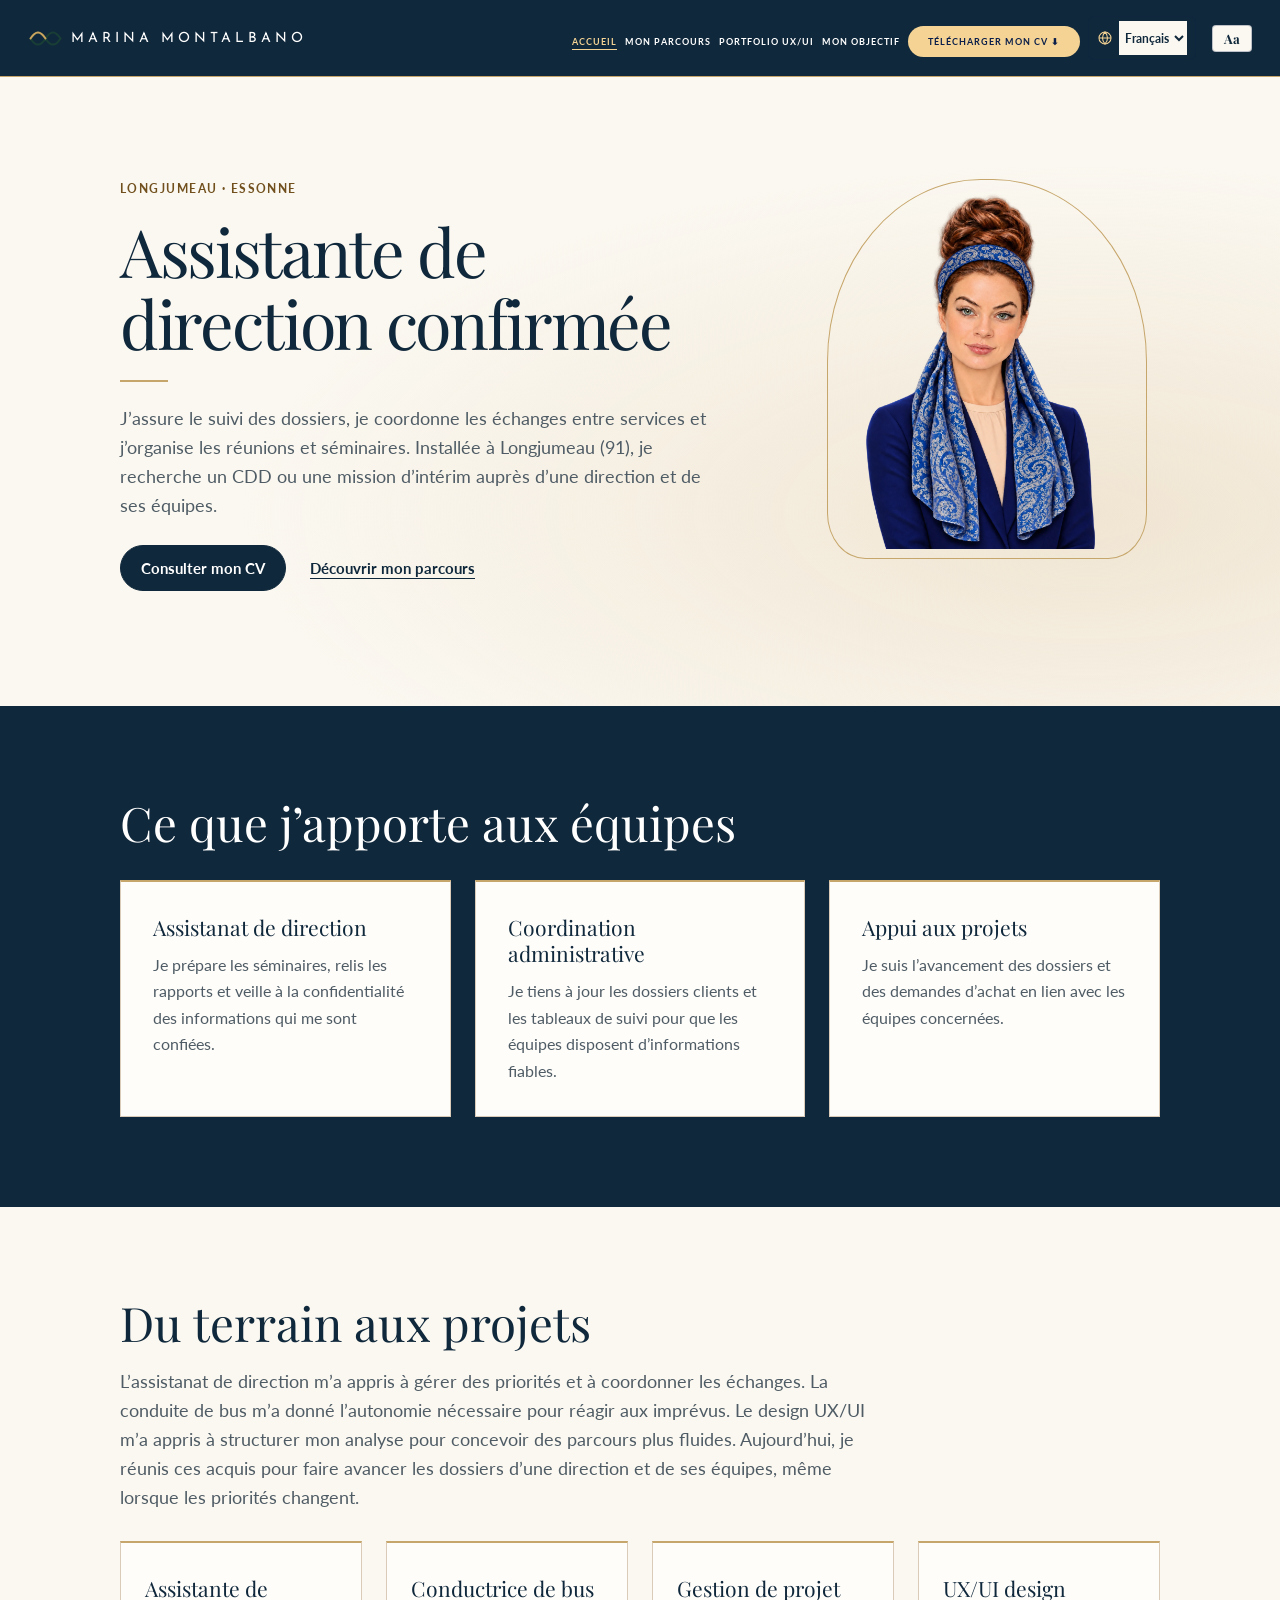
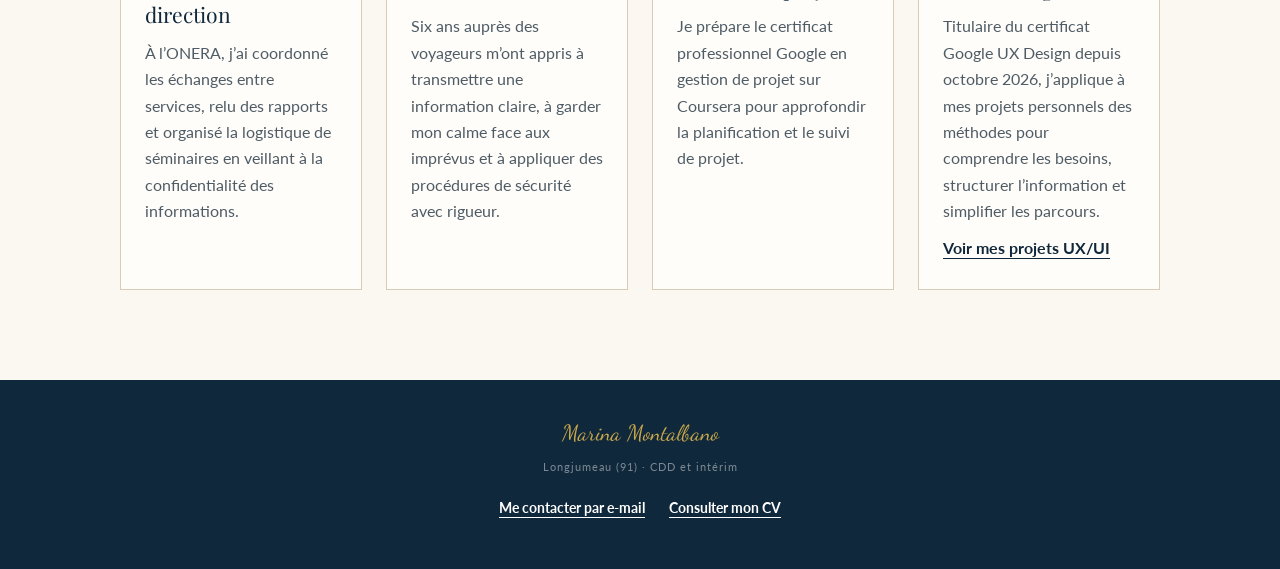
==== index.html @ fe0bc600 "Précise l’apport du design UX/UI dans le parcours" ====
<!DOCTYPE html>
<html lang="fr">
<head>
<meta charset="UTF-8">
<meta name="viewport" content="width=device-width, initial-scale=1.0">
<title>Marina Montalbano — Assistante de direction confirmée</title>
<meta name="description" content="Assistante de direction confirmée à Longjumeau. Coordination administrative, suivi d’activité et appui aux projets. Disponible pour des CDD et des missions d’intérim.">
<link rel="canonical" href="https://marina-montalbano.fr/">
<meta property="og:type" content="website">
<meta property="og:locale" content="fr_FR">
<meta property="og:site_name" content="Marina Montalbano">
<meta property="og:title" content="Marina Montalbano — Assistante de direction confirmée">
<meta property="og:description" content="Assistante de direction confirmée à Longjumeau. Coordination administrative, suivi d’activité et appui aux projets. Disponible pour des CDD et des missions d’intérim.">
<meta property="og:url" content="https://marina-montalbano.fr/">
<link href="https://fonts.googleapis.com/css2?family=Dancing+Script:wght@400;700&family=Playfair+Display:ital,wght@0,400;0,600;0,700;1,400;1,600&family=Lato:ital,wght@0,100;0,300;0,400;0,700;1,300;1,400&family=Josefin+Sans:wght@100;200;300;400&display=swap" rel="stylesheet">

<link rel="icon" href="/favicon.ico" sizes="16x16 32x32 48x48">
<link rel="icon" type="image/png" sizes="96x96" href="/favicon.png">
<link rel="apple-touch-icon" sizes="180x180" href="/apple-touch-icon.png">
<link rel="stylesheet" href="assets/site.css?v=publication-langues-20261106">
<link rel="stylesheet" href="assets/direction.css?v=experiences">
</head>
<body class="direction-page">

<!-- Lien d'évitement, pour les utilisateurs clavier -->
<a href="#main-content" class="skip-link">Aller au contenu principal</a>

<!-- Bandeau explicatif du mode contraste élevé (desktop uniquement) -->
<aside class="hc-sidebar" id="hcSidebar" aria-label="À propos du mode contraste élevé">
  <div class="hc-sidebar-title">
    <span>MODE CONTRASTE ÉLEVÉ ACTIVÉ</span>
    <button class="hc-sidebar-close" onclick="closeHcSidebar()" aria-label="Masquer ce panneau">✕</button>
  </div>
  <p>Le mode contraste élevé améliore la lisibilité en renforçant les contrastes des couleurs et en simplifiant les éléments visuels.</p>

  <div class="hc-sidebar-controls">
    <label class="a11y-switch-row" style="border-top:none; padding-top:0;">
      <span>Contraste élevé</span>
      <input type="checkbox" class="toggle-contrast" onchange="toggleHighContrast(this.checked)">
    </label>
    <div class="a11y-row">
      <span class="a11y-row-label">Taille du texte</span>
      <div class="a11y-stepper" role="group" aria-label="Taille du texte">
        <button type="button" class="a11y-step-btn" onclick="stepTextScale(-10)" aria-label="Diminuer la taille du texte">−</button>
        <span class="a11y-step-value" aria-live="polite">100%</span>
        <button type="button" class="a11y-step-btn" onclick="stepTextScale(10)" aria-label="Augmenter la taille du texte">+</button>
      </div>
    </div>
    <label class="a11y-switch-row">
      <span>Police dyslexie</span>
      <input type="checkbox" class="toggle-dyslexic" onchange="toggleDyslexicFont(this.checked)">
    </label>
  </div>

  <div class="hc-sidebar-note">
    <svg viewBox="0 0 24 24" fill="none" stroke="currentColor" stroke-width="1.6" aria-hidden="true"><path d="M4 17l5-5-5-5"/><path d="M12 19h8"/></svg>
    <span>Les boutons, liens et textes sont plus visibles. La navigation au clavier est mise en évidence.</span>
  </div>
</aside>

<!-- NAV -->
<nav aria-label="Navigation principale">
  <a class="nav-logo" href="index.html"><img src="assets/marina-infinity.svg" width="35" height="23" alt=""> Marina Montalbano</a>
  <button class="hamburger" id="hamburger" onclick="toggleMenu()" style="display:none;" aria-label="Ouvrir le menu" aria-expanded="false" aria-controls="mobileMenuOverlay">
    <span></span><span></span><span></span>
  </button>
  <ul class="nav-links" id="nav-links">
<li><a href="index.html" aria-current="page"><span data-fr="Accueil" data-en="Home">Accueil</span></a></li>
    <li><a href="parcours.html"><span data-fr="Mon parcours" data-en="My journey">Mon parcours</span></a></li>
    <li><a href="portfolio.html"><span data-fr="Portfolio UX/UI" data-en="UX/UI portfolio" data-de="UX/UI-Portfolio" data-sr="UX/UI portfolio">Portfolio UX/UI</span></a></li>
    <li><a href="cible.html"><span data-fr="Mon objectif" data-en="My goal" data-de="Mein Ziel" data-sr="Moj cilj">Mon objectif</span></a></li>
    
    <li><a href="CV_Marina_Montalbano.pdf" download class="nav-cv" id="nav-cv-link"><span data-fr="Télécharger mon CV ⬇" data-en="Download my Resume ⬇">Télécharger mon CV ⬇</span></a></li>
    <li class="lang-switcher language-picker"><svg aria-hidden="true" focusable="false" viewBox="0 0 24 24" width="16" height="16" fill="none" stroke="currentColor" stroke-width="1.6"><circle cx="12" cy="12" r="9"/><path d="M3 12h18M12 3c5 5 5 13 0 18-5-5-5-13 0-18Z"/></svg><select class="language-select" aria-label="Choisir la langue"><option value="fr" selected>Français</option><option value="en">English</option><option value="de">Deutsch</option><option value="sr">Srpski</option></select></li>
    <li class="a11y-menu">
      <button class="a11y-toggle" id="a11yToggle" onclick="toggleA11yPanel()" aria-haspopup="true" aria-expanded="false" aria-controls="a11yPanel" title="Options d'accessibilité">Aa</button>
      <div class="a11y-panel" id="a11yPanel" hidden>
        <label class="a11y-switch-row" style="border-top:none; padding-top:0;">
          <span>Contraste élevé</span>
          <input type="checkbox" id="toggleContrast" class="toggle-contrast" onchange="toggleHighContrast(this.checked)">
        </label>
        <div class="a11y-row">
          <span class="a11y-row-label" id="a11ySizeLabel">Taille du texte</span>
          <div class="a11y-stepper" role="group" aria-labelledby="a11ySizeLabel">
            <button type="button" class="a11y-step-btn" onclick="stepTextScale(-10)" aria-label="Diminuer la taille du texte">−</button>
            <span class="a11y-step-value" aria-live="polite">100%</span>
            <button type="button" class="a11y-step-btn" onclick="stepTextScale(10)" aria-label="Augmenter la taille du texte">+</button>
          </div>
        </div>
        <label class="a11y-switch-row">
          <span>Police dyslexie</span>
          <input type="checkbox" id="toggleDyslexic" class="toggle-dyslexic" onchange="toggleDyslexicFont(this.checked)">
        </label>
        <label class="a11y-switch-row">
          <span>Souligner les liens</span>
          <input type="checkbox" id="toggleUnderline" class="toggle-underline" onchange="toggleUnderlineLinks(this.checked)">
        </label>
      </div>
    </li>
  </ul>
</nav>

<!-- MENU MOBILE PLEIN ÉCRAN -->
<div class="mobile-menu-overlay" id="mobileMenuOverlay">
  <div class="mm-header">
    <span class="mm-logo">MARINA MONTALBANO</span>
    <button class="mm-close" onclick="toggleMenu()" aria-label="Fermer le menu">✕</button>
  </div>
  <ul class="mm-list"><li>
      <a href="index.html" aria-current="page" class="mm-item">
        <svg viewBox="0 0 24 24" fill="none" stroke="currentColor" stroke-width="1.6" stroke-linecap="round" stroke-linejoin="round"><path d="M3 11l9-8 9 8"/><path d="M5 10v10a1 1 0 0 0 1 1h4v-6h4v6h4a1 1 0 0 0 1-1V10"/></svg>
        <span data-fr="Accueil" data-en="Home">Accueil</span>
      </a>
    </li>
<li>
      <a href="parcours.html" class="mm-item">
        <svg viewBox="0 0 24 24" fill="none" stroke="currentColor" stroke-width="1.6" stroke-linecap="round" stroke-linejoin="round"><circle cx="12" cy="8" r="3.5"/><path d="M5 20c0-3.87 3.13-7 7-7s7 3.13 7 7"/></svg>
        <span data-fr="Mon parcours" data-en="My journey">Mon parcours</span>
      </a>
    </li>
<li>
      <a href="portfolio.html" class="mm-item">
        <svg viewBox="0 0 24 24" fill="none" stroke="currentColor" stroke-width="1.6" stroke-linecap="round" stroke-linejoin="round"><rect x="3" y="7" width="18" height="13" rx="2"/><path d="M8 7V5a2 2 0 0 1 2-2h4a2 2 0 0 1 2 2v2"/><path d="M3 12h18"/></svg>
        <span data-fr="Portfolio UX/UI" data-en="UX/UI portfolio" data-de="UX/UI-Portfolio" data-sr="UX/UI portfolio">Portfolio UX/UI</span>
      </a>
    </li>
<li>
      <a href="cible.html" class="mm-item">
        <svg viewBox="0 0 24 24" fill="none" stroke="currentColor" stroke-width="1.6" stroke-linecap="round" stroke-linejoin="round"><circle cx="11" cy="13" r="8"/><circle cx="11" cy="13" r="4.3"/><circle cx="11" cy="13" r="0.9" fill="currentColor"/><path d="M15.3 8.7L20 4M20 4h-3.2M20 4v3.2"/></svg>
        <span data-fr="Mon objectif" data-en="My goal" data-de="Mein Ziel" data-sr="Moj cilj">Mon objectif</span>
      </a>
    </li>
<li><a class="mm-item" href="CV_Marina_Montalbano.pdf" download><span data-fr="Télécharger mon CV" data-en="Download my Resume">Télécharger mon CV</span></a></li></ul>
  <div class="mm-lang language-picker"><svg aria-hidden="true" focusable="false" viewBox="0 0 24 24" width="16" height="16" fill="none" stroke="currentColor" stroke-width="1.6"><circle cx="12" cy="12" r="9"/><path d="M3 12h18M12 3c5 5 5 13 0 18-5-5-5-13 0-18Z"/></svg><select class="language-select" aria-label="Choisir la langue"><option value="fr" selected>Français</option><option value="en">English</option><option value="de">Deutsch</option><option value="sr">Srpski</option></select></div>

  <div class="mm-a11y">
    <button class="a11y-toggle" id="a11yToggleMobile" onclick="toggleA11yPanel('Mobile')" aria-haspopup="true" aria-expanded="false" aria-controls="a11yPanelMobile">Aa <span>Accessibilité</span></button>
    <div class="a11y-panel a11y-panel-mobile" id="a11yPanelMobile" hidden>
      <label class="a11y-switch-row" style="border-top:none; padding-top:0;">
        <span>Contraste élevé</span>
        <input type="checkbox" class="toggle-contrast" onchange="toggleHighContrast(this.checked)">
      </label>
      <div class="a11y-row">
        <span class="a11y-row-label" id="a11ySizeLabelMobile">Taille du texte</span>
        <div class="a11y-stepper" role="group" aria-labelledby="a11ySizeLabelMobile">
          <button type="button" class="a11y-step-btn" onclick="stepTextScale(-10)" aria-label="Diminuer la taille du texte">−</button>
          <span class="a11y-step-value" aria-live="polite">100%</span>
          <button type="button" class="a11y-step-btn" onclick="stepTextScale(10)" aria-label="Augmenter la taille du texte">+</button>
        </div>
      </div>
      <label class="a11y-switch-row">
        <span>Police dyslexie</span>
        <input type="checkbox" class="toggle-dyslexic" onchange="toggleDyslexicFont(this.checked)">
      </label>
      <label class="a11y-switch-row">
        <span>Souligner les liens</span>
        <input type="checkbox" class="toggle-underline" onchange="toggleUnderlineLinks(this.checked)">
      </label>
    </div>
  </div>
</div>

<main id="main-content" tabindex="-1">
<section class="direction-opening"><div class="direction-wrap direction-hero">
  <div>
    <p class="direction-kicker"><span data-fr="Longjumeau · Essonne" data-en="Longjumeau · Essonne, France" data-de="Longjumeau · Essonne, Frankreich" data-sr="Longjumeau · Essonne, Francuska">Longjumeau · Essonne</span></p>
    <h1><span data-fr="Assistante de direction confirmée" data-en="Experienced Executive Assistant" data-de="Erfahrene Direktionsassistentin" data-sr="Iskusna asistentkinja direktora">Assistante de direction confirmée</span></h1>
    <p class="direction-intro"><span data-fr="J’assure le suivi des dossiers, je coordonne les échanges entre services et j’organise les réunions et séminaires. Installée à Longjumeau (91), je recherche un CDD ou une mission d’intérim auprès d’une direction et de ses équipes." data-en="I manage records, coordinate communication across departments and organise meetings and seminars. Based in Longjumeau, I’m seeking a fixed-term or temporary role supporting executives and their teams." data-de="Ich betreue Vorgänge, koordiniere den Austausch zwischen Abteilungen und organisiere Besprechungen und Seminare. Ich wohne in Longjumeau und suche eine befristete Stelle oder einen Zeitarbeitseinsatz zur Unterstützung einer Geschäftsleitung und ihrer Teams." data-sr="Pratim predmete, koordiniram komunikaciju između službi i organizujem sastanke i seminare. Živim u Longjumeauu i tražim posao na određeno ili privremeni angažman u podršci rukovodstvu i timovima.">J’assure le suivi des dossiers, je coordonne les échanges entre services et j’organise les réunions et séminaires. Installée à Longjumeau (91), je recherche un CDD ou une mission d’intérim auprès d’une direction et de ses équipes.</span></p>
    <div class="direction-actions">
      <a class="direction-button" href="CV_Marina_Montalbano.pdf" hreflang="fr"><span data-fr="Consulter mon CV" data-en="View my CV (French)" data-de="Lebenslauf ansehen (Französisch)" data-sr="Pogledajte CV (na francuskom)">Consulter mon CV</span></a>
      <a class="direction-link" href="parcours.html"><span data-fr="Découvrir mon parcours" data-en="Explore my experience" data-de="Berufserfahrung entdecken" data-sr="Pogledajte moje iskustvo">Découvrir mon parcours</span></a>
    </div>
  </div>
  <figure class="direction-portrait">
    <img src="assets/home-portrait-foulard-lisse.webp" width="1145" height="1374" alt="Portrait de Marina Montalbano avec un foulard bleu à motifs." fetchpriority="high">
  </figure>
</div></section>
<section class="direction-section direction-dark" id="expertise"><div class="direction-wrap"><h2><span data-fr="Ce que j’apporte aux équipes" data-en="How I support teams" data-de="So unterstütze ich Teams" data-sr="Kako pružam podršku timovima">Ce que j’apporte aux équipes</span></h2><div class="direction-grid"><article class="direction-card"><h3><span data-fr="Assistanat de direction" data-en="Executive assistance" data-de="Direktionsassistenz" data-sr="Podrška rukovodstvu">Assistanat de direction</span></h3><p><span data-fr="Je prépare les séminaires, relis les rapports et veille à la confidentialité des informations qui me sont confiées." data-en="I prepare seminars, review reports and protect confidential information entrusted to me." data-de="Ich bereite Seminare vor, prüfe Berichte und behandle mir anvertraute Informationen vertraulich." data-sr="Pripremam seminare, pregledam izveštaje i čuvam poverljivost podataka koji su mi povereni.">Je prépare les séminaires, relis les rapports et veille à la confidentialité des informations qui me sont confiées.</span></p></article><article class="direction-card"><h3><span data-fr="Coordination administrative" data-en="Administrative coordination" data-de="Administrative Koordination" data-sr="Administrativna koordinacija">Coordination administrative</span></h3><p><span data-fr="Je tiens à jour les dossiers clients et les tableaux de suivi pour que les équipes disposent d’informations fiables." data-en="I keep customer records and tracking sheets up to date so teams have reliable information." data-de="Ich halte Kundenakten und Übersichten aktuell, damit Teams verlässliche Informationen erhalten." data-sr="Ažuriram dokumentaciju klijenata i evidenciju kako bi timovi imali pouzdane informacije.">Je tiens à jour les dossiers clients et les tableaux de suivi pour que les équipes disposent d’informations fiables.</span></p></article><article class="direction-card"><h3><span data-fr="Appui aux projets" data-en="Project support" data-de="Projektunterstützung" data-sr="Podrška projektima">Appui aux projets</span></h3><p><span data-fr="Je suis l’avancement des dossiers et des demandes d’achat en lien avec les équipes concernées." data-en="I track open files and purchase requests with the relevant teams." data-de="Ich verfolge offene Vorgänge und Beschaffungsanfragen in Abstimmung mit den zuständigen Teams." data-sr="Pratim otvorene predmete i zahteve za nabavku u saradnji sa nadležnim timovima.">Je suis l’avancement des dossiers et des demandes d’achat en lien avec les équipes concernées.</span></p></article></div></div></section><section class="direction-section direction-experiences" id="experiences">
  <div class="direction-wrap">
    <h2><span data-fr="Du terrain aux projets" data-en="From frontline work to projects" data-de="Von der Praxis zur Projektarbeit" data-sr="Od rada na terenu do projekata">Du terrain aux projets</span></h2>
    <p class="direction-intro"><span data-fr="L’assistanat de direction m’a appris à gérer des priorités et à coordonner les échanges. La conduite de bus m’a donné l’autonomie nécessaire pour réagir aux imprévus. Le design UX/UI m’a appris à structurer mon analyse pour concevoir des parcours plus fluides. Aujourd’hui, je réunis ces acquis pour faire avancer les dossiers d’une direction et de ses équipes, même lorsque les priorités changent." data-en="Working as an executive assistant taught me how to manage priorities and coordinate communication. Driving a bus gave me the independence to respond to unexpected situations. UX/UI design taught me to structure my analysis so I can design smoother user journeys. I now bring those skills together to keep work moving for executives and their teams, even when priorities shift." data-de="In der Direktionsassistenz habe ich gelernt, Prioritäten zu setzen und den Austausch zu koordinieren. Als Busfahrerin habe ich gelernt, bei Unvorhergesehenem selbstständig zu handeln. Im UX/UI-Design habe ich gelernt, meine Analyse zu strukturieren und reibungslosere Nutzerabläufe zu gestalten. Heute setze ich diese Fähigkeiten ein, um die Aufgaben einer Geschäftsleitung und ihrer Teams auch bei wechselnden Prioritäten voranzubringen." data-sr="Kao asistentkinja direktora naučila sam da upravljam prioritetima i koordiniram komunikaciju. Vožnja autobusa mi je dala samostalnost da reagujem u nepredviđenim situacijama. Kroz UX/UI dizajn naučila sam da strukturiram analizu i osmislim korisničke tokove s manje prepreka. Danas povezujem te veštine da bih pomogla rukovodstvu i timovima da nastave s radom i kada se prioriteti promene.">L’assistanat de direction m’a appris à gérer des priorités et à coordonner les échanges. La conduite de bus m’a donné l’autonomie nécessaire pour réagir aux imprévus. Le design UX/UI m’a appris à structurer mon analyse pour concevoir des parcours plus fluides. Aujourd’hui, je réunis ces acquis pour faire avancer les dossiers d’une direction et de ses équipes, même lorsque les priorités changent.</span></p>
    <div class="direction-grid">
      <article class="direction-card">
        <h3><span data-fr="Assistante de direction" data-en="Executive assistant" data-de="Direktionsassistentin" data-sr="Asistentkinja direktora">Assistante de direction</span></h3>
        <p><span data-fr="À l’ONERA, j’ai coordonné les échanges entre services, relu des rapports et organisé la logistique de séminaires en veillant à la confidentialité des informations." data-en="At ONERA, I coordinated communication between departments, reviewed reports and organised seminar logistics while protecting confidential information." data-de="Bei ONERA koordinierte ich den Austausch zwischen Abteilungen, prüfte Berichte und organisierte Seminare. Dabei behandelte ich vertrauliche Informationen mit der nötigen Sorgfalt." data-sr="U ONERA-i sam koordinisala komunikaciju između službi, pregledala izveštaje i organizovala logistiku seminara, vodeći računa o poverljivosti informacija.">À l’ONERA, j’ai coordonné les échanges entre services, relu des rapports et organisé la logistique de séminaires en veillant à la confidentialité des informations.</span></p>
      </article>
      <article class="direction-card"><h3><span data-fr="Conductrice de bus" data-en="Bus driver" data-de="Busfahrerin" data-sr="Vozačica autobusa">Conductrice de bus</span></h3><p><span data-fr="Six ans auprès des voyageurs m’ont appris à transmettre une information claire, à garder mon calme face aux imprévus et à appliquer des procédures de sécurité avec rigueur." data-en="Six years working with passengers taught me to communicate clearly, stay calm when plans change and apply safety procedures consistently." data-de="Sechs Jahre im Fahrgastkontakt haben mich gelehrt, klar zu informieren, bei unerwarteten Situationen ruhig zu bleiben und Sicherheitsvorschriften konsequent anzuwenden." data-sr="Šest godina rada sa putnicima naučilo me je da jasno prenosim informacije, ostanem smirena u nepredviđenim situacijama i dosledno primenjujem bezbednosne procedure.">Six ans auprès des voyageurs m’ont appris à transmettre une information claire, à garder mon calme face aux imprévus et à appliquer des procédures de sécurité avec rigueur.</span></p></article>
      <article class="direction-card"><h3><span data-fr="Gestion de projet" data-en="Project management" data-de="Projektmanagement" data-sr="Upravljanje projektima">Gestion de projet</span></h3><p><span data-fr="Je prépare le certificat professionnel Google en gestion de projet sur Coursera pour approfondir la planification et le suivi de projet." data-en="I’m working towards the Google Project Management Professional Certificate on Coursera to develop my planning and project tracking skills." data-de="Ich bereite mich auf das Google Project Management Professional Certificate bei Coursera vor und vertiefe meine Kenntnisse in Planung und Projektverfolgung." data-sr="Na platformi Coursera pripremam se za Google sertifikat iz upravljanja projektima kako bih unapredila planiranje i praćenje projekata.">Je prépare le certificat professionnel Google en gestion de projet sur Coursera pour approfondir la planification et le suivi de projet.</span></p></article>
      <article class="direction-card"><h3><span data-fr="UX/UI design" data-en="UX/UI design" data-de="UX/UI-Design" data-sr="UX/UI dizajn">UX/UI design</span></h3><p><span data-fr="Titulaire du certificat Google UX Design depuis octobre 2026, j’applique à mes projets personnels des méthodes pour comprendre les besoins, structurer l’information et simplifier les parcours." data-en="I earned the Google UX Design Professional Certificate in October 2026. In my personal projects, I use UX methods to understand needs, organise information and simplify user journeys." data-de="Seit Oktober 2026 habe ich das Google UX Design Professional Certificate. In eigenen Projekten nutze ich UX-Methoden, um Bedürfnisse zu verstehen, Informationen zu strukturieren und Nutzerwege zu vereinfachen." data-sr="Google UX Design sertifikat stekla sam u oktobru 2026. U ličnim projektima koristim UX metode za razumevanje potreba, organizaciju informacija i pojednostavljivanje korisničkih tokova.">Titulaire du certificat Google UX Design depuis octobre 2026, j’applique à mes projets personnels des méthodes pour comprendre les besoins, structurer l’information et simplifier les parcours.</span></p>
        <a class="direction-link" href="portfolio.html#projets"><span data-fr="Voir mes projets UX/UI" data-en="View my UX/UI projects" data-de="Meine UX/UI-Projekte ansehen" data-sr="Pogledajte moje UX/UI projekte">Voir mes projets UX/UI</span></a>
      </article>
    </div>
  </div>
</section>
</main>
<footer id="contact">
  <div class="footer-name">Marina Montalbano</div>
  <div class="footer-copy"><span data-fr="Longjumeau (91) · CDD et intérim" data-en="Longjumeau, France · Fixed-term and temporary roles" data-de="Longjumeau, Frankreich · Befristete Stellen und Zeitarbeit" data-sr="Longjumeau, Francuska · Rad na određeno i privremeni angažmani">Longjumeau (91) · CDD et intérim</span></div>
  <div class="footer-links"><a class="direction-link" href="mailto:e.marina.montalbano@gmail.com"><span data-fr="Me contacter par e-mail" data-en="Email me" data-de="Kontakt per E-Mail" data-sr="Pišite mi e-poštom">Me contacter par e-mail</span></a><a class="direction-link" href="CV_Marina_Montalbano.pdf" hreflang="fr"><span data-fr="Consulter mon CV" data-en="View my CV (French)" data-de="Lebenslauf ansehen (Französisch)" data-sr="Pogledajte CV (na francuskom)">Consulter mon CV</span></a></div>
</footer>
<script src="assets/translations.js?v=publication-langues-20261106"></script>
<script src="assets/site.js?v=assistanat"></script>
</body>
</html>
---- assets/site.css ----
*, *::before, *::after { box-sizing: border-box; margin: 0; padding: 0; }
:root {
  --cream:  #f5f0e8;
  --blue:   #1a1aff;
  --blue2:  #0404B8;
  --gold:   #c9a84c;
  --gold2:  #a07820;
  --gold-text: #7a5c18;
  --navy:   #0b1f4a;
  --white:  #ffffff;
  --muted:  #5a6a8a;
  --text-scale: 1;
}
html { scroll-behavior: scroll; }
@media (prefers-reduced-motion: no-preference) { html { scroll-behavior: smooth; } }
body { font-family: 'Lato', sans-serif; background: var(--cream); color: var(--navy); overflow-x: hidden; }

/* ══ RESPECT DE "PRÉFÉRER LE MOUVEMENT RÉDUIT" (WCAG 2.3.3) ══ */
@media (prefers-reduced-motion: reduce) {
  .nav-links a:hover, .nav-links a:focus-visible { animation: none !important; }
  .nav-cv { animation: none !important; }
  .hero-eyebrow, .hero h1, .hero-divider, .hero-para, .hero-badges,
  .hero-ctas, .hero-sig-wrap { animation: none !important; opacity: 1 !important; }
  .nav-card:hover, .btn:hover, .btn-outline-navy:hover, .btn-outline-gold:hover,
  .footer-social a:hover { transform: none !important; }
}

/* ══ ACCESSIBILITÉ — focus clavier visible partout ══ */
a:focus-visible, button:focus-visible, .nav-card:focus-visible,
.mm-item:focus-visible, .lang-btn:focus-visible, .a11y-toggle:focus-visible,
.a11y-panel button:focus-visible, .hamburger:focus-visible {
  outline: 2.5px solid var(--blue);
  outline-offset: 3px;
  border-radius: 2px;
}

/* ══ SKIP LINK ══ */
.skip-link {
  position: absolute; left: -9999px; top: 0; z-index: 1000;
  background: var(--navy); color: var(--white);
  padding: 14px 22px; font-size: calc(13px * var(--text-scale));
  font-weight: 700; text-decoration: none; letter-spacing: 0.5px;
}
.skip-link:focus { left: 12px; top: 12px; }

/* ══ MODE CONTRASTE ÉLEVÉ (fond noir / jaune vif) ══ */
body.high-contrast {
  background: #000 !important; color: #fff !important;
  --cream: #000000; --white: #000000; --navy: #ffffff; --blue: #ffffff; --blue2: #ffffff;
  --gold: #FFDD00; --gold2: #FFDD00; --gold-text: #FFDD00; --muted: #ffffff;
}
body.high-contrast section, body.high-contrast nav, body.high-contrast footer,
body.high-contrast .mobile-menu-overlay, body.high-contrast .hero,
body.high-contrast #apporte { background: #000 !important; }
body.high-contrast .nav-card, body.high-contrast .hero-quote,
body.high-contrast .a11y-panel, body.high-contrast .a11y-panel-mobile { background: #000 !important; }
body.high-contrast p, body.high-contrast span, body.high-contrast li,
body.high-contrast .nav-card-desc, body.high-contrast .apporte-item p,
body.high-contrast .footer-copy { color: #ffffff !important; }
body.high-contrast h1, body.high-contrast h2, body.high-contrast h3 { color: #ffffff !important; }
body.high-contrast .nav-card, body.high-contrast .hero-quote,
body.high-contrast .btn-outline-navy, body.high-contrast .btn-outline-gold,
body.high-contrast .footer-social a, body.high-contrast .a11y-toggle,
body.high-contrast .a11y-panel, body.high-contrast .a11y-panel-mobile,
body.high-contrast .a11y-step-btn, body.high-contrast .a11y-step-value {
  border-color: #FFDD00 !important; border-width: 2px !important; color: #FFDD00 !important;
}
body.high-contrast .btn {
  background: #FFDD00 !important; color: #000 !important; border-color: #FFDD00 !important;
}
body.high-contrast .btn:hover { background: #fff !important; }
body.high-contrast .btn-outline-navy:hover, body.high-contrast .btn-outline-gold:hover { background: rgba(255,221,0,0.12) !important; }
body.high-contrast .hero-badge svg, body.high-contrast .apporte-item svg,
body.high-contrast .nav-card-icon svg, body.high-contrast .nav-card-arrow,
body.high-contrast .footer-social svg { color: #FFDD00 !important; }
body.high-contrast .nav-card-icon { background: rgba(255,221,0,0.12) !important; }
body.high-contrast .nav-links a, body.high-contrast .nav-logo,
body.high-contrast .mm-logo, body.high-contrast .hero-sig,
body.high-contrast .footer-name { color: #ffffff !important; }
body.high-contrast .nav-links a { text-decoration: underline; text-underline-offset: 3px; }
body.high-contrast .nav-cv { background: #FFDD00 !important; color: #000 !important; }
body.high-contrast .hero-divider, body.high-contrast .hero-sig-underline,
body.high-contrast .nav-cards-divider { background: #FFDD00 !important; }
body.high-contrast a:focus-visible, body.high-contrast button:focus-visible { outline-color: #FFDD00 !important; }
body.high-contrast .toggle-switch { background: #333 !important; }
body.high-contrast .toggle-switch.active { background: #FFDD00 !important; }
body.high-contrast .toggle-switch.active .toggle-knob { background: #000 !important; }

/* ══ LIENS SOULIGNÉS ══ */
body.underline-links a:not(.btn):not(.btn-outline-navy):not(.btn-outline-gold):not(.nav-cv):not(.nav-card):not(.skip-link) {
  text-decoration: underline; text-underline-offset: 3px;
}
body.underline-links .nav-card { box-shadow: inset 0 -2px 0 var(--gold2); }

/* ══ NAV ══ */
nav {
  position: fixed; top: 0; left: 0; right: 0; z-index: 100;
  display: flex; justify-content: space-between; align-items: center;
  padding: 16px 60px;
  background: rgba(245,240,232,0.96); backdrop-filter: blur(10px);
  border-bottom: 1px solid rgba(201,168,76,0.2);
}
.nav-logo { font-family: 'Josefin Sans', sans-serif; font-size: calc(13px * var(--text-scale)); font-weight: 200; letter-spacing: 4px; text-transform: uppercase; color: var(--blue); text-decoration: none; white-space: nowrap; flex-shrink: 0; }
.nav-links { display: flex; gap: 40px; list-style: none; align-items: center; }
.nav-mobile-only { display: none; }
.nav-links a { font-size: calc(10px * var(--text-scale)); font-weight: 700; letter-spacing: 2.5px; text-transform: uppercase; color: var(--navy); text-decoration: none; transition: all 0.3s; }
.nav-links a:hover, .nav-links a:focus-visible { color: var(--gold-text); animation: goldBlink 1s ease infinite; }
@keyframes goldBlink { 0%,100%{opacity:1;color:var(--gold-text)} 50%{opacity:0.85;color:var(--gold2)} }
.nav-cv { padding: 10px 20px !important; color: var(--navy) !important; font-weight: 700 !important; font-size: calc(11px * var(--text-scale)) !important; letter-spacing: 1.5px !important; white-space: nowrap !important; text-decoration: none; animation: navCvPulse 2.5s ease-in-out infinite !important; }
@keyframes navCvPulse {
  0%, 100% { background: var(--gold); box-shadow: 0 0 0 0 rgba(11,31,74,0); }
  50%      { background: var(--gold); box-shadow: 0 0 10px 3px rgba(11,31,74,0.5); }
}
.nav-cv:hover { animation: none !important; background: var(--gold2) !important; box-shadow: none !important; }
.lang-switcher { display: flex; gap: 4px; align-items: center; }
.lang-btn { background: none; border: none; padding: 6px; border-radius: 4px; font-size: calc(20px * var(--text-scale)); cursor: pointer; opacity: 0.35; filter: grayscale(80%); transition: all 0.3s; }
.lang-btn:hover, .lang-btn.active { opacity: 1; filter: grayscale(0%); transform: scale(1.15); }

/* ══ MENU "Aa" — ACCESSIBILITÉ ══ */
.a11y-menu { position: relative; margin-left: 8px; }
.a11y-toggle {
  background: transparent; border: 1px solid rgba(11,31,74,0.25); border-radius: 4px;
  padding: 6px 11px; font-family: 'Playfair Display', serif;
  font-size: calc(13px * var(--text-scale)); font-weight: 700; color: var(--navy);
  cursor: pointer; transition: all 0.25s; line-height: 1;
}
.a11y-toggle:hover { border-color: var(--gold2); color: var(--gold-text); }
.a11y-panel {
  position: absolute; top: calc(100% + 10px); right: 0; z-index: 150;
  background: var(--white); border: 1px solid rgba(11,31,74,0.12);
  box-shadow: 0 14px 34px rgba(11,31,74,0.14);
  padding: 18px 20px; width: 232px;
}
.a11y-row { margin-bottom: 16px; }
.a11y-row-label { display: block; font-size: calc(10.5px * var(--text-scale)); font-weight: 700; letter-spacing: 0.5px; color: var(--navy); margin-bottom: 10px; }
.a11y-stepper { display: flex; align-items: center; justify-content: space-between; gap: 10px; }
.a11y-step-btn {
  width: 28px; height: 28px; border: 1px solid rgba(11,31,74,0.25); background: var(--cream);
  color: var(--navy); font-weight: 700; font-size: 16px; line-height: 1; cursor: pointer;
  border-radius: 4px; display: flex; align-items: center; justify-content: center; transition: all 0.25s;
}
.a11y-step-btn:hover { border-color: var(--gold2); color: var(--gold-text); }
.a11y-step-value { font-weight: 700; font-size: calc(13px * var(--text-scale)); min-width: 42px; text-align: center; color: var(--navy); }
.a11y-switch-row {
  display: flex; align-items: center; justify-content: space-between;
  font-size: calc(12.5px * var(--text-scale)); font-weight: 400; color: var(--navy);
  padding: 10px 0; border-top: 1px solid rgba(11,31,74,0.08); cursor: pointer;
}
.a11y-switch-row input[type="checkbox"] {
  appearance: none; -webkit-appearance: none; width: 38px; height: 22px; border-radius: 11px;
  background: rgba(11,31,74,0.25); position: relative; cursor: pointer; transition: background 0.25s; flex-shrink: 0;
}
.a11y-switch-row input[type="checkbox"]::before {
  content: ''; position: absolute; top: 2px; left: 2px; width: 18px; height: 18px;
  background: #fff; border-radius: 50%; transition: transform 0.25s; box-shadow: 0 1px 3px rgba(0,0,0,0.3);
}
.a11y-switch-row input[type="checkbox"]:checked { background: var(--gold2); }
.a11y-switch-row input[type="checkbox"]:checked::before { transform: translateX(16px); }

/* ══ POLICE DYSLEXIE ══ */
body.dyslexic-font, body.dyslexic-font * {
  font-family: Verdana, 'Comic Sans MS', sans-serif !important;
  letter-spacing: 0.035em !important; word-spacing: 0.12em !important; line-height: 1.75 !important;
}

@media(max-width:1024px) and (min-width:769px){
  nav { padding: 14px 28px; }
  .nav-links { gap: 20px; }
}

/* ══ HERO ══ */
.hero {
  min-height: auto; display: flex; flex-direction: column;
  padding: 150px 60px 70px; background: var(--cream); position: relative;
  max-width: 1180px; margin: 0 auto;
}
.hero-eyebrow { font-size: calc(10px * var(--text-scale)); font-weight: 700; letter-spacing: 5px; text-transform: uppercase; color: var(--gold-text); margin-bottom: 24px; opacity: 0; animation: fadeUp 0.8s 0.2s ease forwards; }
.hero-grid { display: grid; grid-template-columns: 1.15fr 0.85fr; gap: 40px; align-items: start; }
.hero h1 { font-family: 'Playfair Display', serif; font-size: calc(clamp(34px, 4.6vw, 58px) * var(--text-scale)); font-weight: 700; color: var(--blue); line-height: 1.2; margin-bottom: 24px; opacity: 0; animation: fadeUp 0.8s 0.4s ease forwards; }
.hero-divider { width: 220px; height: 2px; background: var(--gold); margin-bottom: 32px; opacity: 0; animation: fadeUp 0.8s 0.5s ease forwards; }
.hero-para { font-size: calc(16px * var(--text-scale)); font-weight: 300; line-height: 1.9; color: var(--navy); max-width: 480px; margin-bottom: 36px; opacity: 0; animation: fadeUp 0.8s 0.6s ease forwards; }
.hero-badges { display: flex; flex-wrap: wrap; gap: 26px; margin-bottom: 44px; opacity: 0; animation: fadeUp 0.8s 0.7s ease forwards; }
.hero-badge { display: flex; align-items: center; gap: 9px; font-size: calc(13px * var(--text-scale)); font-weight: 400; color: var(--navy); }
.hero-badge svg { width: 17px; height: 17px; color: var(--gold2); flex-shrink: 0; }
.hero-ctas { display: flex; flex-wrap: wrap; gap: 14px; opacity: 0; animation: fadeUp 0.8s 0.8s ease forwards; }
.hero-sig-wrap { display: flex; flex-direction: column; align-items: center; padding-top: 8px; opacity: 0; animation: fadeUp 0.8s 0.5s ease forwards; }
.hero-sig { font-family: 'Dancing Script', cursive; font-size: calc(clamp(30px, 3.4vw, 46px) * var(--text-scale)); color: var(--blue2); margin-bottom: 4px; text-align: center; }
.hero-sig-underline { width: 180px; height: 2px; background: var(--gold); margin-bottom: 30px; }
.hero-quote { background: var(--white); border: 1px solid rgba(11,31,74,0.06); padding: 34px 32px; position: relative; width: 100%; }
.hero-quote-mark { font-family: 'Playfair Display', serif; font-size: calc(40px * var(--text-scale)); color: var(--gold-text); line-height: 1; margin-bottom: 8px; }
.hero-quote p { font-size: calc(17px * var(--text-scale)); font-weight: 300; font-style: italic; color: var(--navy); line-height: 1.7; }
@keyframes fadeUp { from{opacity:0;transform:translateY(20px)} to{opacity:1;transform:translateY(0)} }

.btn { display: inline-flex; align-items: center; justify-content: center; gap: 8px; padding: 15px 30px; background: var(--gold); color: var(--navy); font-size: calc(11px * var(--text-scale)); font-weight: 700; letter-spacing: 1.5px; text-transform: uppercase; text-decoration: none; transition: all 0.3s; border: 1px solid var(--gold); }
.btn:hover { background: var(--gold2); border-color: var(--gold2); transform: translateY(-2px); }
.btn-outline-navy { display: inline-flex; align-items: center; justify-content: center; gap: 8px; padding: 15px 30px; background: transparent; color: var(--navy); font-size: calc(11px * var(--text-scale)); font-weight: 700; letter-spacing: 1.5px; text-transform: uppercase; text-decoration: none; border: 1px solid rgba(11,31,74,0.35); transition: all 0.3s; }
.btn-outline-navy:hover { background: rgba(11,31,74,0.05); transform: translateY(-2px); }
.btn-outline-gold { display: inline-flex; align-items: center; justify-content: center; gap: 8px; padding: 15px 30px; background: transparent; color: var(--gold-text); font-size: calc(11px * var(--text-scale)); font-weight: 700; letter-spacing: 1.5px; text-transform: uppercase; text-decoration: none; border: 1px solid rgba(201,168,76,0.5); transition: all 0.3s; }
.btn-outline-gold:hover { background: rgba(201,168,76,0.08); transform: translateY(-2px); }
.btn svg, .btn-outline-navy svg, .btn-outline-gold svg { width: 15px; height: 15px; }

/* ══ NAVIGUEZ SELON VOS INTÉRÊTS ══ */
#naviguez { padding: 70px 60px 90px; max-width: 1180px; margin: 0 auto; }
.nav-cards-eyebrow { text-align: center; font-size: calc(10px * var(--text-scale)); font-weight: 700; letter-spacing: 4px; text-transform: uppercase; color: var(--gold-text); margin-bottom: 14px; }
.nav-cards-divider { width: 48px; height: 2px; background: var(--gold); margin: 0 auto 48px; }
.nav-cards-grid { display: grid; grid-template-columns: repeat(4, 1fr); gap: 20px; }
.nav-card { background: var(--white); border: 1px solid rgba(11,31,74,0.07); padding: 32px 26px; display: flex; flex-direction: column; text-decoration: none; color: inherit; transition: all 0.3s; }
.nav-card:hover { transform: translateY(-4px); box-shadow: 0 14px 34px rgba(11,31,74,0.09); border-color: rgba(201,168,76,0.35); }
.nav-card-icon { width: 52px; height: 52px; border-radius: 50%; background: rgba(201,168,76,0.12); display: flex; align-items: center; justify-content: center; margin-bottom: 22px; }
.nav-card-icon svg { width: 24px; height: 24px; color: var(--gold2); }
.nav-card-title { font-size: calc(11px * var(--text-scale)); font-weight: 700; letter-spacing: 1.5px; text-transform: uppercase; color: var(--blue); margin-bottom: 14px; }
.nav-card-desc { font-size: calc(13.5px * var(--text-scale)); font-weight: 300; color: var(--navy); line-height: 1.75; flex-grow: 1; margin-bottom: 20px; }
.nav-card-arrow { font-size: calc(18px * var(--text-scale)); color: var(--blue); transition: transform 0.3s; }
.nav-card:hover .nav-card-arrow { transform: translateX(6px); }

/* ══ CE QUE MA RECONVERSION M'APPORTE ══ */
#apporte { background: rgba(201,168,76,0.08); padding: 70px 60px; }
.apporte-inner { max-width: 1000px; margin: 0 auto; }
.apporte-eyebrow { text-align: center; font-size: calc(11px * var(--text-scale)); font-weight: 700; letter-spacing: 3px; text-transform: uppercase; color: var(--gold-text); margin-bottom: 44px; }
.apporte-grid { display: grid; grid-template-columns: repeat(3, 1fr); gap: 36px; }
.apporte-item { display: flex; gap: 18px; align-items: flex-start; }
.apporte-item svg { width: 30px; height: 30px; color: var(--gold2); flex-shrink: 0; margin-top: 2px; }
.apporte-item h3 { font-family: 'Playfair Display', serif; font-size: calc(17px * var(--text-scale)); font-weight: 600; color: var(--blue); margin-bottom: 8px; }
.apporte-item p { font-size: calc(13.5px * var(--text-scale)); font-weight: 300; color: var(--navy); line-height: 1.75; }

/* ══ BANDEAU EXPLICATIF — MODE CONTRASTE ÉLEVÉ ══ */
.hc-sidebar {
  display: none;
  position: fixed; top: 0; left: 0; bottom: 0; width: 230px; z-index: 250;
  background: #000; border-right: 2px solid #FFDD00; color: #fff;
  padding: 24px 20px; overflow-y: auto; font-size: 12.5px; line-height: 1.7;
}
body.high-contrast .hc-sidebar.active { display: block; }
.hc-sidebar-title { color: #FFDD00; font-weight: 700; font-size: 13px; letter-spacing: 0.5px; margin-bottom: 14px; display: flex; justify-content: space-between; align-items: flex-start; gap: 10px; }
.hc-sidebar-close { background: none; border: 1px solid #FFDD00; color: #FFDD00; width: 26px; height: 26px; flex-shrink: 0; cursor: pointer; font-size: 14px; border-radius: 3px; }
.hc-sidebar p { color: rgba(255,255,255,0.85); font-weight: 300; margin-bottom: 20px; }
.hc-sidebar-controls { border: 2px solid #FFDD00; padding: 14px; margin-bottom: 20px; }
.hc-sidebar-controls .a11y-switch-row, .hc-sidebar-controls .a11y-row { font-size: 12px; padding: 8px 0; border-color: rgba(255,221,0,0.3); }
.hc-sidebar-controls .a11y-switch-row span, .hc-sidebar-controls .a11y-row-label { color: #fff; }
.hc-sidebar-controls .a11y-step-value { color: #FFDD00; }
.hc-sidebar-note { color: rgba(255,255,255,0.6); font-size: 11.5px; display: flex; align-items: flex-start; gap: 8px; }
.hc-sidebar-note svg { width: 20px; height: 20px; flex-shrink: 0; color: #FFDD00; }
@media(max-width:1024px){ .hc-sidebar { display: none !important; } }

@media(min-width:1025px){
  body.high-contrast.hc-sidebar-open nav { left: 230px; }
  body.high-contrast.hc-sidebar-open > section,
  body.high-contrast.hc-sidebar-open > footer,
  body.high-contrast.hc-sidebar-open > .a11y-statement-bar { margin-left: 230px; }
}

/* ══ BARRE D'ENGAGEMENT ACCESSIBILITÉ ══ */
.a11y-statement-bar {
  background: #0a1730; color: rgba(255,255,255,0.6);
  display: flex; justify-content: center; flex-wrap: wrap; gap: 6px 40px;
  padding: 12px 24px; font-size: 11.5px; font-weight: 300;
}
.a11y-statement-bar span { display: inline-flex; align-items: center; gap: 8px; }
.a11y-statement-bar svg { width: 15px; height: 15px; flex-shrink: 0; color: var(--gold); }
body.high-contrast .a11y-statement-bar { background: #000; color: #fff; border-top: 1px solid #FFDD00; }
body.high-contrast .a11y-statement-bar svg { color: #FFDD00; }
@media(max-width:1180px){
  .a11y-statement-bar { flex-direction: column; align-items: center; text-align: center; padding: 14px 20px; gap: 8px; }
}

/* ══ FOOTER ══ */
footer { background: var(--navy); padding: 40px 60px; display: flex; flex-direction: column; align-items: center; gap: 14px; text-align: center; }
.footer-name { font-family: 'Dancing Script', cursive; font-size: calc(22px * var(--text-scale)); color: var(--gold); }
.footer-copy { font-size: calc(11px * var(--text-scale)); color: rgba(255,255,255,0.45); letter-spacing: 1px; }
.footer-social { display: flex; gap: 14px; }
.footer-social a { width: 40px; height: 40px; border-radius: 50%; border: 1px solid rgba(201,168,76,0.35); display: flex; align-items: center; justify-content: center; color: var(--gold); text-decoration: none; transition: all 0.3s; }
.footer-social a:hover { background: rgba(201,168,76,0.15); transform: translateY(-2px); }
.footer-social svg { width: 16px; height: 16px; }

/* ══ MENU MOBILE PLEIN ÉCRAN (partagé avec les autres pages) ══ */
.mobile-menu-overlay { display: none; }
.mobile-menu-overlay.open { display: flex; }

/* ══ RESPONSIVE MOBILE ══ */
@media(max-width:1024px){
  .hero-grid { grid-template-columns: 1fr; }
  .hero-sig-wrap { align-items: flex-start; }
  .hero-sig { text-align: left; }
  .hero-sig-underline { margin-left: 0; }
  .nav-cards-grid { grid-template-columns: repeat(2, 1fr); }
  .apporte-grid { grid-template-columns: 1fr; gap: 28px; }
}

@media(max-width:1180px){
  nav { padding: 14px 20px; flex-direction: row; position: relative; }
  .nav-logo { font-size: calc(11px * var(--text-scale)); letter-spacing: 3px; }
  .nav-links { display: none; }

  .mobile-menu-overlay {
    position: fixed; inset: 0; z-index: 300;
    background: var(--cream);
    flex-direction: column;
    padding: 22px 26px 32px;
    overflow-y: auto;
  }
  .mm-header { display: flex; justify-content: space-between; align-items: center; padding-bottom: 8px; }
  .mm-logo { font-family: 'Josefin Sans', sans-serif; font-size: calc(12px * var(--text-scale)); font-weight: 300; letter-spacing: 3px; text-transform: uppercase; color: var(--blue); }
  .mm-close { background: none; border: none; font-size: calc(24px * var(--text-scale)); color: var(--navy); cursor: pointer; line-height: 1; padding: 12px; width: 44px; height: 44px; }
  .mm-list { list-style: none; margin-top: 8px; }
  .mm-list li { border-bottom: 1px solid rgba(11,31,74,0.08); }
  .mm-item { display: flex; align-items: center; gap: 22px; padding: 22px 4px; text-decoration: none; color: var(--navy); font-size: calc(17px * var(--text-scale)); font-weight: 400; transition: color 0.25s; }
  .mm-item svg { width: 25px; height: 25px; flex-shrink: 0; }
  .mm-item.active { color: var(--gold-text); }
  .mm-item.active svg { stroke: var(--gold-text); }
  .mm-item:active { opacity: 0.6; }
  .mm-lang { display: flex; gap: 30px; margin-top: 30px; padding-top: 4px; }
  .mm-a11y { margin-top: 20px; border-top: 1px solid rgba(11,31,74,0.08); padding-top: 20px; }
  .mm-a11y .a11y-toggle { display: flex; align-items: center; gap: 10px; width: 100%; padding: 10px 4px; font-size: calc(15px * var(--text-scale)); border: none; }
  .mm-a11y .a11y-toggle span { font-family: 'Lato', sans-serif; font-weight: 700; font-size: calc(13px * var(--text-scale)); letter-spacing: 1px; text-transform: uppercase; }
  .a11y-panel-mobile { position: static; width: 100%; box-shadow: none; border: none; background: rgba(11,31,74,0.03); margin-top: 8px; padding: 16px; }
  .mm-lang button { background: none; border: none; display: flex; align-items: center; gap: 6px; font-size: calc(13px * var(--text-scale)); font-weight: 700; letter-spacing: 1px; color: var(--navy); cursor: pointer; padding: 6px 0; opacity: 0.5; }
  .mm-lang button.active { opacity: 1; color: var(--gold2); }
  .mm-lang .flag { font-size: calc(20px * var(--text-scale)); }

  .hamburger { display: flex !important; position: absolute; right: 14px; top: 10px; flex-direction: column; justify-content: center; align-items: center; gap: 5px; cursor: pointer; padding: 11px; background: none; border: none; width: 44px; height: 44px; }
  .hamburger span { display: block; width: 24px; height: 2px; background: var(--navy); transition: all 0.3s; }

  .hero { padding: 96px 22px 50px; }
  .hero-quote { margin-top: 30px; }
  .hero-ctas { flex-direction: column; }
  .hero-ctas a { width: 100%; }

  #naviguez { padding: 50px 20px 60px; }
  .nav-cards-grid { grid-template-columns: 1fr; }

  #apporte { padding: 50px 20px; }

  footer { padding: 30px 20px; }
}

html{scroll-behavior:auto}[hidden]{display:none!important}
nav{gap:20px;padding:16px 28px}.nav-links{gap:18px}.nav-logo{font-weight:400}
nav a[aria-current="page"],.mm-item[aria-current="page"]{text-decoration:underline;text-underline-offset:6px;color:var(--blue)}
.footer-links{display:flex;flex-wrap:wrap;justify-content:center;gap:12px 24px}.footer-links a{color:#fff;font-size:14px;line-height:1.6;padding:10px 0}
body.menu-open{overflow:hidden}img{max-width:100%}.mobile-menu-overlay{overscroll-behavior:contain}
body.high-contrast .footer-links a{color:#FFDD00}
@media(max-width:1180px){nav{min-height:64px;padding-right:68px}.nav-logo{white-space:normal;max-width:calc(100% - 16px);line-height:1.6}.hero{padding-top:44px}.portfolio{padding-top:44px!important}.hc-sidebar{display:none!important}body.high-contrast.hc-sidebar-open nav{left:0}body.high-contrast.hc-sidebar-open>section,body.high-contrast.hc-sidebar-open>footer,body.high-contrast.hc-sidebar-open>.a11y-statement-bar,body.high-contrast.hc-sidebar-open .portfolio{margin-left:0}}
@media(max-width:480px){.hero h1{font-size:calc(30px * var(--text-scale))}.hero-badges{gap:16px}.btn,.btn-outline-navy,.btn-outline-gold{white-space:normal;min-height:44px;padding:14px 18px;letter-spacing:1px}.nav-card{padding:24px}.portfolio h1{overflow-wrap:break-word}.comparison figure{min-width:0}}
@media(prefers-reduced-motion:reduce){*,*::before,*::after{animation:none!important;transition:none!important;scroll-behavior:auto!important}.hero-eyebrow,.hero h1,.hero-divider,.hero-para,.hero-badges,.hero-ctas,.hero-sig-wrap{opacity:1!important}}
body.parcours-page .certificate-hero{min-height:auto;max-width:none;align-items:center;padding:110px 24px 48px}
body.parcours-page .certificate-hero h1{opacity:1;animation:none;text-align:center}
body.parcours-page section:not(.hero){padding:64px max(24px,calc((100% - 1000px)/2))}
body.parcours-page .fil-box.dark,body.parcours-page #pourquoi,body.parcours-page #conclusion{background:#0b1f4a}
body.parcours-page .tl-dot{background:var(--gold2)}
body.parcours-page .fil-list li,body.parcours-page .pourquoi-text,body.parcours-page .apprend-box ul li{font-size:calc(16px * var(--text-scale));font-weight:400}
body.parcours-page .metier-list li,body.parcours-page .exp-card p{font-size:calc(15px * var(--text-scale));font-weight:400}
body.parcours-page .tl-sub{color:var(--gold-text)}
body.parcours-page .metiers-grid{grid-template-columns:repeat(2,minmax(0,1fr))}
body.high-contrast.parcours-page .fil-box,body.high-contrast.parcours-page .metier-card,body.high-contrast.parcours-page .faisais-card,body.high-contrast.parcours-page .apprend-box,body.high-contrast.parcours-page .exp-card,body.high-contrast.parcours-page .certificate-card{background:#000;border:1px solid #FFDD00}
@media(max-width:1180px){body.parcours-page .certificate-hero{padding-top:32px}}
@media(max-width:768px){body.parcours-page .certificate-card,body.parcours-page .fil-grid,body.parcours-page .metiers-grid,body.parcours-page .faisais-grid,body.parcours-page .pourquoi-grid,body.parcours-page .apprend-grid,body.parcours-page .exp-grid{grid-template-columns:1fr}body.parcours-page .fil-box{padding:28px 20px}body.parcours-page .contact-val{overflow-wrap:anywhere}}

/* Four languages remain reachable on desktop and mobile. */
.lang-switcher,.mm-lang{flex-wrap:wrap;gap:12px}.lang-btn{font-size:12px}.lang-btn span[aria-hidden]{font-size:18px}.lang-btn,.mm-lang-btn{min-height:36px;white-space:nowrap}

/* Keep the original desktop navigation visible until the compact mobile breakpoint. */
@media(min-width:1181px){nav .hamburger{display:none!important}nav .nav-links{display:flex!important}}
@media(max-width:1180px){nav .nav-links{display:none!important}nav .hamburger{display:flex!important}}

/* Blue and gold certificate cards inside Mon parcours. */
.credentials-section{padding:70px 40px;background:#fff}
.credentials-section>h2{font:600 34px 'Playfair Display',Georgia,serif;color:var(--navy);margin:10px 0}
.credentials-eyebrow{font-size:12px;letter-spacing:.16em;text-transform:uppercase;color:var(--gold-text);font-weight:700}
.credentials-intro{max-width:860px;line-height:1.8;color:var(--muted);margin:0 0 28px}
.credential-grid{display:grid;grid-template-columns:repeat(2,minmax(0,1fr));gap:22px;max-width:1120px}
.credential-card{background:var(--cream);border:1px solid #d9c98d;border-radius:14px;overflow:hidden;display:grid;grid-template-columns:170px 1fr}
.credential-card>a{min-height:150px;display:grid;place-items:center;background:#fff;padding:12px}
.credential-card>a img{display:block;max-width:100%;max-height:140px;object-fit:contain}
.credential-type{display:grid;place-items:center;width:100%;height:100%;font-size:28px;font-weight:800;color:#fff;background:var(--navy)}
.credential-copy{padding:18px}.credential-copy h3{font:700 18px/1.4 Lato,Arial,sans-serif;color:var(--navy);margin:0 0 8px}
.credential-copy p{font-size:14px;line-height:1.65;color:var(--muted);margin:8px 0}
.credential-meta{font-weight:700;color:var(--gold-text)!important}.credential-link{font-weight:700;color:var(--navy);text-underline-offset:4px}
@media(max-width:900px){.credentials-section{padding:48px 24px}.credential-grid{grid-template-columns:1fr}}
@media(max-width:600px){.credentials-section{padding:42px 18px}.credential-card{grid-template-columns:110px 1fr}.credential-copy{padding:14px}.credential-copy h3{font-size:16px}}

@media(min-width:1181px) and (max-width:1450px){
  nav .nav-links{gap:8px!important}
  nav .nav-links a{font-size:9px!important;letter-spacing:1px!important}
  nav .nav-logo{font-size:14px!important}
}


/* Citation d’accueil : cadre compact et signature sous le texte */
.hero-sig-wrap { gap: 14px; }
.hero-quote {
  width: min(100%, 440px);
  margin: 0 !important;
  padding: 16px 22px;
  border: 1px solid rgba(11,31,74,0.10);
  border-radius: 14px;
  background: rgba(255,255,255,0.62);
  text-align: center;
}
.hero-quote p {
  margin: 0;
  font-family: 'Dancing Script', cursive;
  font-size: calc(clamp(23px, 2.1vw, 30px) * var(--text-scale));
  font-weight: 400;
  font-style: normal;
  line-height: 1.4;
}
.hero-sig {
  margin: 0;
  font-size: calc(clamp(24px, 2.7vw, 34px) * var(--text-scale));
}
.hero-sig-underline { display: none; }
@media (max-width: 1024px) {
  .hero-sig-wrap { align-items: center; }
  .hero-sig { text-align: center; }
}


/* Homepage headline keeps the portfolio typeface at a calmer scale. */
.hero h1 {
  font-family: Lato, Arial, sans-serif;
  font-size: calc(clamp(42px, 4.4vw, 60px) * var(--text-scale));
  font-weight: 800;
  line-height: 1.12;
  letter-spacing: -.03em;
  color: var(--navy);
}
.hero-visual-stack.hero-sig-wrap {
  align-self: center;
  justify-content: center;
  gap: 22px;
  width: 100%;
  max-width: 520px;
}
.hero-portrait {
  display: block;
  width: min(72%, 320px);
  height: auto;
  object-fit: contain;
  border: 0;
  border-radius: 0;
  box-shadow: none;
  /* The PNG background is transparent so the portrait blends directly into the page. */
  -webkit-mask-image: linear-gradient(to right, transparent 0%, #000 4%, #000 96%, transparent 100%);
  mask-image: linear-gradient(to right, transparent 0%, #000 4%, #000 96%, transparent 100%);
  filter: none;
}
.hero-visual-stack .handwriting-art { max-width: 500px; }
@media (max-width: 1024px) {
  .hero h1 { font-size: calc(clamp(42px, 4.4vw, 60px) * var(--text-scale)); }
  .hero-visual-stack.hero-sig-wrap { max-width: 560px; }
  .hero-portrait { width: min(64vw, 290px); }
}
@media (max-width: 760px) {
  .hero h1 { font-size: calc(clamp(34px, 8.8vw, 44px) * var(--text-scale)); }
}

/* Desktop homepage portrait: larger and raised to align with the availability row. */
@media (min-width: 1181px) {
  .hero-visual-stack.hero-sig-wrap { position: relative; top: -109px; }
  .hero-portrait { width: min(84%, 350px); }
}
@media (max-width: 1180px) {
  .hero-visual-stack.hero-sig-wrap { transform: none; }
}


/* One language control on desktop and mobile; French is the default. */
.language-picker{display:inline-flex;align-items:center;flex-wrap:nowrap;gap:6px;padding:4px 8px;border:1px solid rgba(11,31,74,.2);border-radius:6px;color:var(--navy);background:transparent}
.language-picker>svg{flex:none;width:16px;height:16px}
.language-select{display:block;min-height:34px;max-width:140px;margin:0;padding:4px 2px;border:0;background:transparent;color:inherit;font:inherit;font-size:calc(12px * var(--text-scale));font-weight:700;letter-spacing:0;cursor:pointer}
.language-select option{background:var(--cream);color:var(--navy)}
.language-select:focus-visible{outline:2px solid var(--blue);outline-offset:3px;border-radius:3px}
.mobile-menu-overlay .mm-lang.language-picker{display:inline-flex;align-self:flex-start;gap:8px;margin-top:24px;padding:6px 12px}
body.high-contrast .language-picker{border-color:#FFDD00;color:#fff;background:#000}
body.high-contrast .language-select option{background:#000;color:#fff}
body.high-contrast .language-select:focus-visible{outline-color:#FFDD00}

@keyframes cv-border-glow {
  0%,100% {box-shadow:0 0 0 1px #b18a45,0 0 0 2px transparent}
  50% {box-shadow:0 0 0 2px #ffe5a5,0 0 12px 3px rgba(237,194,103,.55)}
}
@media(prefers-reduced-motion:no-preference){
 nav a.nav-cv,.mobile-menu-overlay a.mm-item[download]{animation:cv-border-glow 3.6s ease-in-out infinite !important}
}
@media(prefers-reduced-motion:reduce){
 nav a.nav-cv,.mobile-menu-overlay a.mm-item[download]{animation:none!important}
}
---- assets/direction.css ----
.direction-page {
  --direction-navy: #10283b;
  --direction-title-size: calc(clamp(2.25rem, 5.9vw, 4.75rem) * var(--text-scale));
  --direction-paper: #fbf8f1;
  --direction-gold: #c6a66b;
  --direction-rule: #d9cbb7;
  --direction-muted: #4f5c65;
  background: var(--direction-paper);
  color: var(--direction-navy);
}

.direction-page nav,
.direction-page footer {
  background: var(--direction-navy);
  border-color: var(--direction-gold);
  color: #fff;
}

.direction-page nav :is(.nav-logo, .nav-links a) { color: #fff; }
.direction-page .nav-logo { display: inline-flex; align-items: center; gap: .5rem; font-weight: 400; }
.direction-page nav .nav-links a[aria-current="page"] {
  color: #f4d394;
  text-decoration: underline;
  text-underline-offset: .45em;
}
.direction-page nav .nav-links a { animation: none !important; }
.direction-page nav .nav-cv { background: #f4d394; border-radius: 30px; }
.direction-page nav .hamburger span { background: #fff; }
.direction-page nav :is(.a11y-toggle, .language-select) { background: var(--direction-paper); color: var(--direction-navy); }
.direction-page nav .language-picker svg { color: #f4d394; }
.direction-page #main-content { padding-top: 4rem; }
.direction-page [id] { scroll-margin-top: 5rem; }

.direction-wrap {
  width: min(100%, 73rem);
  margin-inline: auto;
  padding-inline: clamp(1.25rem, 5vw, 4.25rem);
}

.direction-opening {
  background: radial-gradient(ellipse at 85% 70%, #f0e5d2, transparent 55%), var(--direction-paper);
}

.direction-hero {
  display: grid;
  grid-template-columns: minmax(0, 1.4fr) minmax(0, .8fr);
  align-items: start;
  gap: clamp(2rem, 7vw, 6rem);
  padding-block: clamp(4rem, 9vw, 8rem);
}

.direction-page-intro { padding-block: clamp(3.5rem, 8vw, 6rem); }
.direction-page :is(h1, h2, h3) {
  font-family: 'Playfair Display', Georgia, serif;
  font-weight: 400;
  overflow-wrap: anywhere;
}
.direction-page h1 {
  max-width: 15ch;
  font-size: var(--direction-title-size);
  line-height: 1.08;
  letter-spacing: -.035em;
  text-wrap: balance;
}
.direction-hero > div { container-type: inline-size; }
.direction-hero h1:lang(fr) {
  max-width: 12em;
  font-size: min(var(--direction-title-size), calc(11cqi * var(--text-scale)));
}
.direction-page h1::after {
  content: "";
  display: block;
  width: 3rem;
  height: 2px;
  margin-block: 1.35rem;
  background: var(--direction-gold);
}
.direction-page h2 { font-size: calc(clamp(1.8rem, 3.7vw, 3rem) * var(--text-scale)); line-height: 1.16; }
.direction-page h3 { font-size: calc(1.32rem * var(--text-scale)); line-height: 1.25; }
.direction-page main p { font-size: calc(1rem * var(--text-scale)); line-height: 1.65; }
.direction-page p.direction-kicker {
  margin-bottom: 1rem;
  color: #71501e;
  font-size: calc(.75rem * var(--text-scale));
  font-weight: 700;
  letter-spacing: .12em;
  text-transform: uppercase;
}
.direction-page p.direction-intro {
  max-width: 59ch;
  color: var(--direction-muted);
  font-size: calc(1.1rem * var(--text-scale));
}
.direction-page-intro .direction-intro + .direction-intro { margin-top: 1rem; }
.direction-section h2 + p { margin-top: 1rem; }
.direction-actions { display: flex; flex-wrap: wrap; align-items: center; gap: 1rem 1.5rem; margin-top: 1.6rem; }
.direction-actions a { font-size: calc(.95rem * var(--text-scale)); }
.direction-link { color: inherit; font-weight: 700; text-underline-offset: .25em; }
.direction-link:hover { text-decoration-thickness: 2px; }
.direction-button {
  display: inline-block;
  padding: .8rem 1.25rem;
  border: 1px solid var(--direction-navy);
  background: var(--direction-navy);
  color: #fff;
  border-radius: 2rem;
  text-decoration: none;
  font-weight: 700;
  transition: background-color .24s ease, color .24s ease;
}
.direction-button:hover { background: var(--direction-paper); color: var(--direction-navy); }

.direction-portrait {
  width: min(100%, 20rem);
  margin-inline: auto;
  padding: .55rem;
  border: 1px solid var(--direction-gold);
  border-radius: 48% 48% 12% 12%;
}
.direction-portrait img {
  display: block;
  width: 100%;
  height: auto;
  border-radius: inherit;
}

.direction-section { padding-block: clamp(3.25rem, 7vw, 6rem); }
.direction-dark { color: #fff; background: var(--direction-navy); }
.direction-grid {
  display: grid;
  grid-template-columns: repeat(3, minmax(0, 1fr));
  gap: clamp(.9rem, 2vw, 1.5rem);
  margin-top: 1.8rem;
}
.direction-card {
  padding: clamp(1.25rem, 2.6vw, 2rem);
  color: var(--direction-navy);
  background: #fffdfa;
  border: 1px solid var(--direction-rule);
  border-top: 2px solid var(--direction-gold);
}
.direction-card p { margin-top: .75rem; color: var(--direction-muted); }

.direction-page .direction-experiences p.direction-intro { max-width: 76ch; }
.direction-experiences .direction-card .direction-link {
  display: inline-block;
  margin-top: .85rem;
  font-size: calc(1rem * var(--text-scale));
}

@media (min-width: 761px) {
  .direction-experiences .direction-grid { grid-template-columns: repeat(2, minmax(0, 1fr)); }
}
@media (min-width: 1181px) {
  .direction-experiences .direction-grid { grid-template-columns: repeat(4, minmax(0, 1fr)); }
  .direction-experiences .direction-card { padding-inline: 1.5rem; }
}

.direction-timeline { margin-top: 1.75rem; list-style: none; }
.direction-timeline li {
  display: grid;
  grid-template-columns: minmax(10rem, .42fr) minmax(0, 1fr);
  gap: .45rem 2rem;
  border-top: 1px solid var(--direction-rule);
  padding-block: 1.4rem;
}
.direction-timeline .direction-period { color: #71501e; font-variant-numeric: tabular-nums; }
.direction-timeline .direction-employer { font-weight: 700; margin: .35rem 0 .4rem; }
.direction-page .footer-links { flex-wrap: wrap; }

.direction-page.high-contrast :is(.direction-opening, .direction-card, .direction-button) {
  background: #000;
  color: #fff;
  border-color: #ffdd00;
}
.direction-page.high-contrast .direction-button:hover { text-decoration: underline; }
.direction-page.high-contrast #main-content { background: #000; }

@media (prefers-reduced-motion: no-preference) {
  .direction-hero > *, .direction-page-intro { animation: direction-appear .65s ease-out both; }
  .direction-portrait { animation-delay: .12s; }
  @keyframes direction-appear {
    from { opacity: 0; transform: translateY(9px); }
    to { opacity: 1; transform: translateY(0); }
  }
}
@media (prefers-reduced-motion: reduce) {
  .direction-button { transition: none; }
}
@media (max-width: 760px) {
  .direction-hero, .direction-grid, .direction-timeline li { grid-template-columns: 1fr; }
  .direction-hero { padding-block: 3.5rem; }
  .direction-portrait { width: min(62%, 15rem); margin-inline: 0; }
  .direction-page .nav-logo { letter-spacing: .13em; }
}
@media (max-width: 360px) {
  .direction-page .nav-logo img { display: none; }
}

@media (max-width: 1180px) {
  .direction-page #main-content { padding-top: 0; }
}

@media (min-width: 1181px) {
  .direction-page.high-contrast.hc-sidebar-open #main-content { margin-left: 230px; }
}

.direction-page.high-contrast .nav-links .nav-cv span { color: #000 !important; }

.direction-journey-intro {
  display: grid;
  grid-template-columns: minmax(0, 1.5fr) minmax(0, 1fr);
  align-items: center;
  column-gap: clamp(1rem, 5vw, 4rem);
}

.direction-monogram {
  grid-column: 2;
  grid-row: 1 / span 2;
  justify-self: center;
  width: min(calc(4.2 * var(--direction-title-size)), 35vw, 21rem);
  max-width: 100%;
  height: auto;
}

@media (max-width: 760px) {
  .direction-journey-intro { grid-template-columns: minmax(0, 1fr) auto; }

  .direction-monogram {
    grid-row: 1;
  }

  .direction-journey-intro .direction-intro { grid-column: 1 / -1; }
}

.direction-goal-intro { padding-block: clamp(1.5rem, 5vh, 3rem); }
.direction-goal-intro h1 {
  max-width: none;
  font-size: calc(clamp(1.875rem, 4.5vw, 3.75rem) * var(--text-scale));
  text-align: center;
}
.direction-page .direction-goal-intro p.direction-intro {
  max-width: none;
  font-size: calc(clamp(1rem, 1.25vw, 1.0625rem) * var(--text-scale));
  line-height: 1.5;
  text-align: justify;
}
.direction-goal-intro .direction-intro + .direction-intro { margin-top: .75rem; }
.direction-goal-intro h1::after { margin: .75rem auto; }
.direction-goal-intro .direction-actions {
  justify-content: center;
  gap: .5rem 1rem;
  margin-top: 1rem;
  text-align: center;
}

@media (min-width: 1181px) {
  .direction-goal-intro { padding-block: 2.125rem 2.4rem; }
  .direction-goal-intro h1 { font-size: var(--direction-title-size); }
  .direction-goal-intro h1::after { margin-block: 1.35rem; }
  .direction-page .direction-goal-intro p.direction-intro {
    font-size: calc(1.1rem * var(--text-scale));
    line-height: 1.65;
  }
  .direction-goal-intro .direction-intro + .direction-intro { margin-top: 1rem; }
  .direction-goal-intro .direction-actions {
    gap: 1rem 1.5rem;
    margin-top: 1.6rem;
  }
}

@media (max-width: 760px) {
  .direction-goal-intro {
    padding-block: 1.5rem;
    padding-inline: .875rem;
  }
  .direction-page .direction-goal-intro p.direction-intro { line-height: 1.45; }
  .direction-goal-intro .direction-actions { column-gap: .5rem; }
  .direction-goal-intro .direction-button { padding-inline: .875rem; }
}
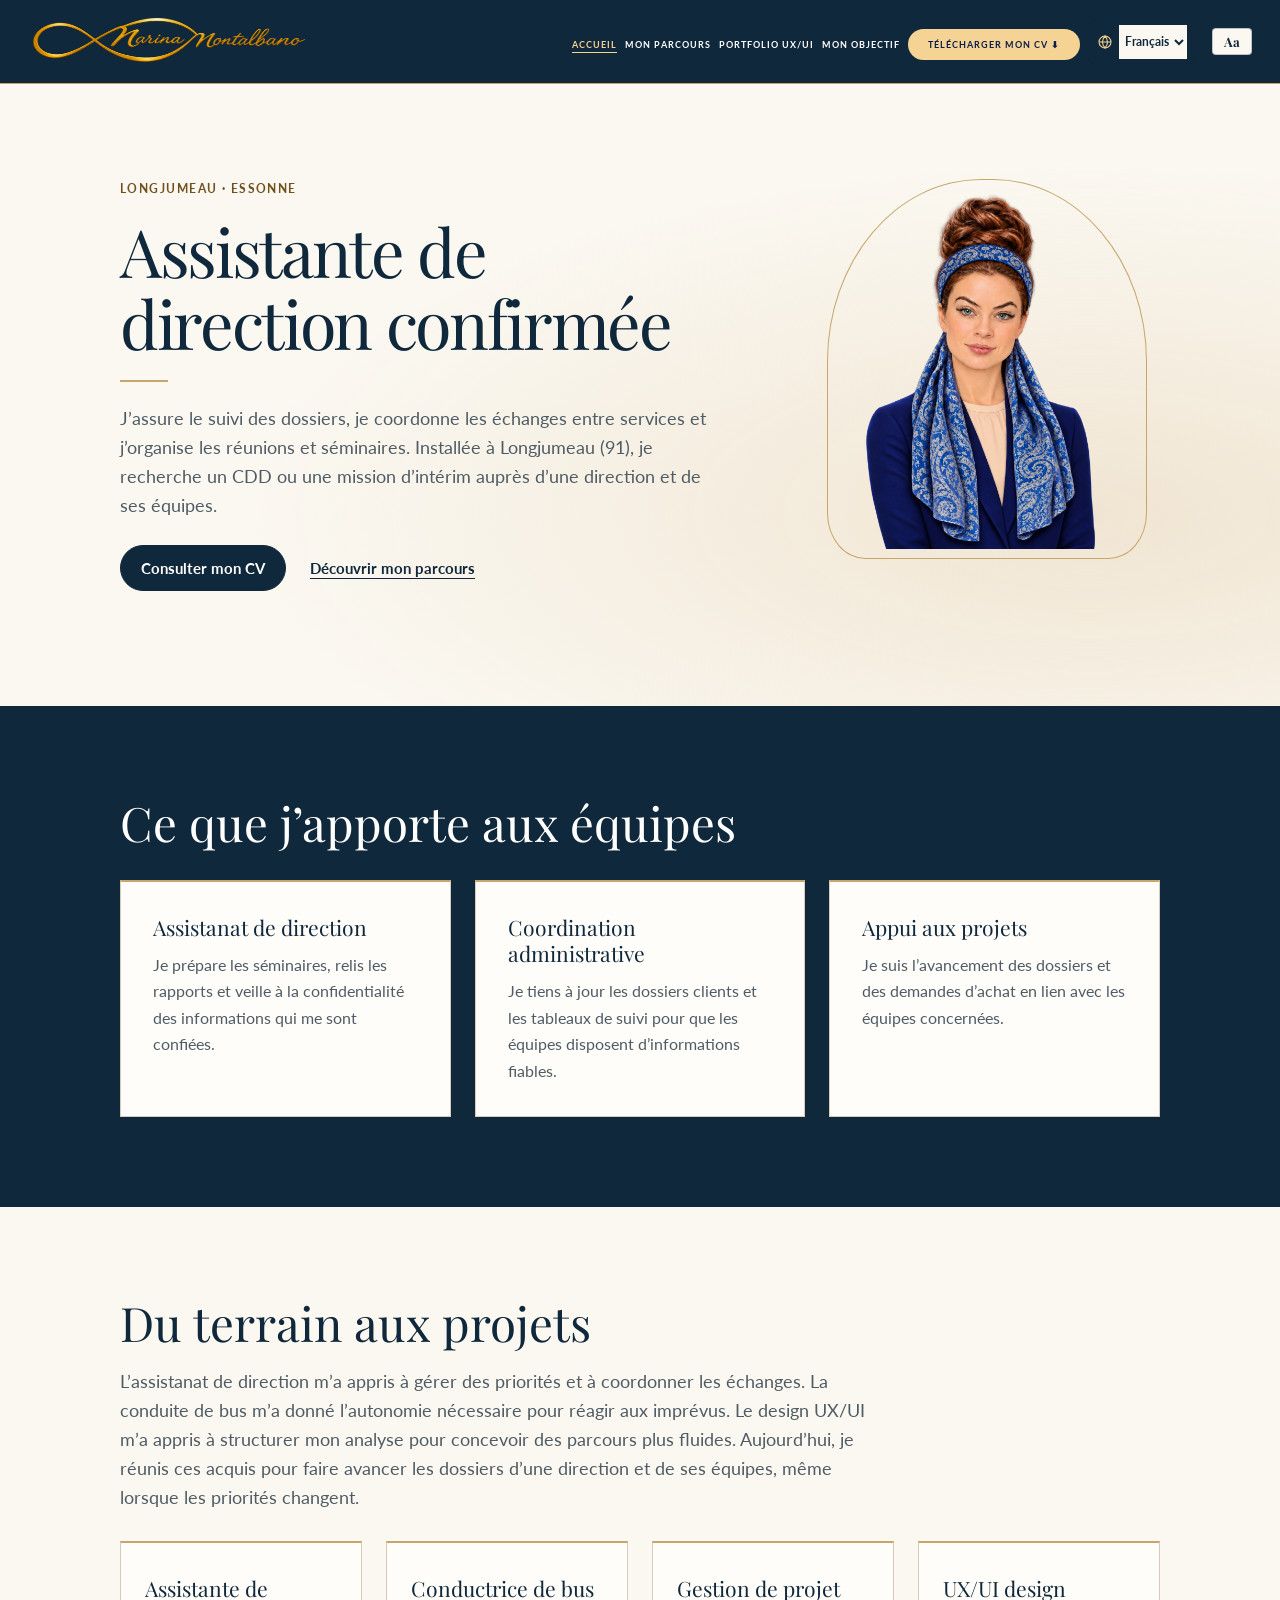
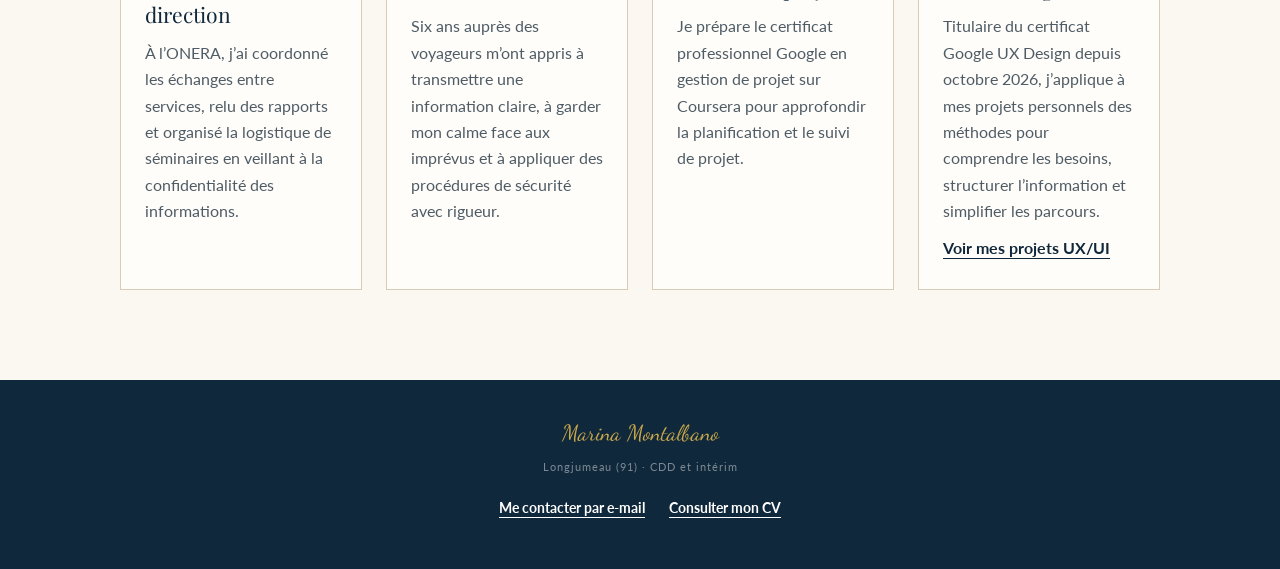
==== commit 2b88d5a6: "Remplace le logo de l’en-tête par la signature dorée" ====
--- a/index.html
+++ b/index.html
@@ -17,7 +17,7 @@
 <link rel="icon" href="/favicon.ico" sizes="16x16 32x32 48x48">
 <link rel="icon" type="image/png" sizes="96x96" href="/favicon.png">
 <link rel="apple-touch-icon" sizes="180x180" href="/apple-touch-icon.png">
-<link rel="stylesheet" href="assets/site.css?v=publication-langues-20261106">
+<link rel="stylesheet" href="assets/site.css?v=signature-header">
 <link rel="stylesheet" href="assets/direction.css?v=experiences">
 </head>
 <body class="direction-page">
@@ -60,7 +60,7 @@
 
 <!-- NAV -->
 <nav aria-label="Navigation principale">
-  <a class="nav-logo" href="index.html"><img src="assets/marina-infinity.svg" width="35" height="23" alt=""> Marina Montalbano</a>
+  <a class="nav-logo" href="index.html"><img class="nav-signature" src="assets/signature-marina-header.png" width="2172" height="724" alt="Marina Montalbano"></a>
   <button class="hamburger" id="hamburger" onclick="toggleMenu()" style="display:none;" aria-label="Ouvrir le menu" aria-expanded="false" aria-controls="mobileMenuOverlay">
     <span></span><span></span><span></span>
   </button>
@@ -103,7 +103,7 @@
 <!-- MENU MOBILE PLEIN ÉCRAN -->
 <div class="mobile-menu-overlay" id="mobileMenuOverlay">
   <div class="mm-header">
-    <span class="mm-logo">MARINA MONTALBANO</span>
+    <span class="mm-logo"><img class="nav-signature" src="assets/signature-marina-header.png" width="2172" height="724" alt="Marina Montalbano"></span>
     <button class="mm-close" onclick="toggleMenu()" aria-label="Fermer le menu">✕</button>
   </div>
   <ul class="mm-list"><li>
--- a/assets/site.css
+++ b/assets/site.css
@@ -486,3 +486,19 @@
 @media(prefers-reduced-motion:reduce){
  nav a.nav-cv,.mobile-menu-overlay a.mm-item[download]{animation:none!important}
 }
+
+/* Signature in the shared header and the mobile menu. */
+nav a.nav-logo > img.nav-signature,
+.mm-header img.nav-signature {
+  display: block;
+  width: clamp(12rem, 22vw, 18rem);
+  max-width: 100%;
+  height: auto;
+  aspect-ratio: 2172 / 394;
+  object-fit: cover;
+}
+
+@media (max-width: 1180px) {
+  nav a.nav-logo > img.nav-signature,
+  .mm-header img.nav-signature { width: min(55vw, 14rem); }
+}
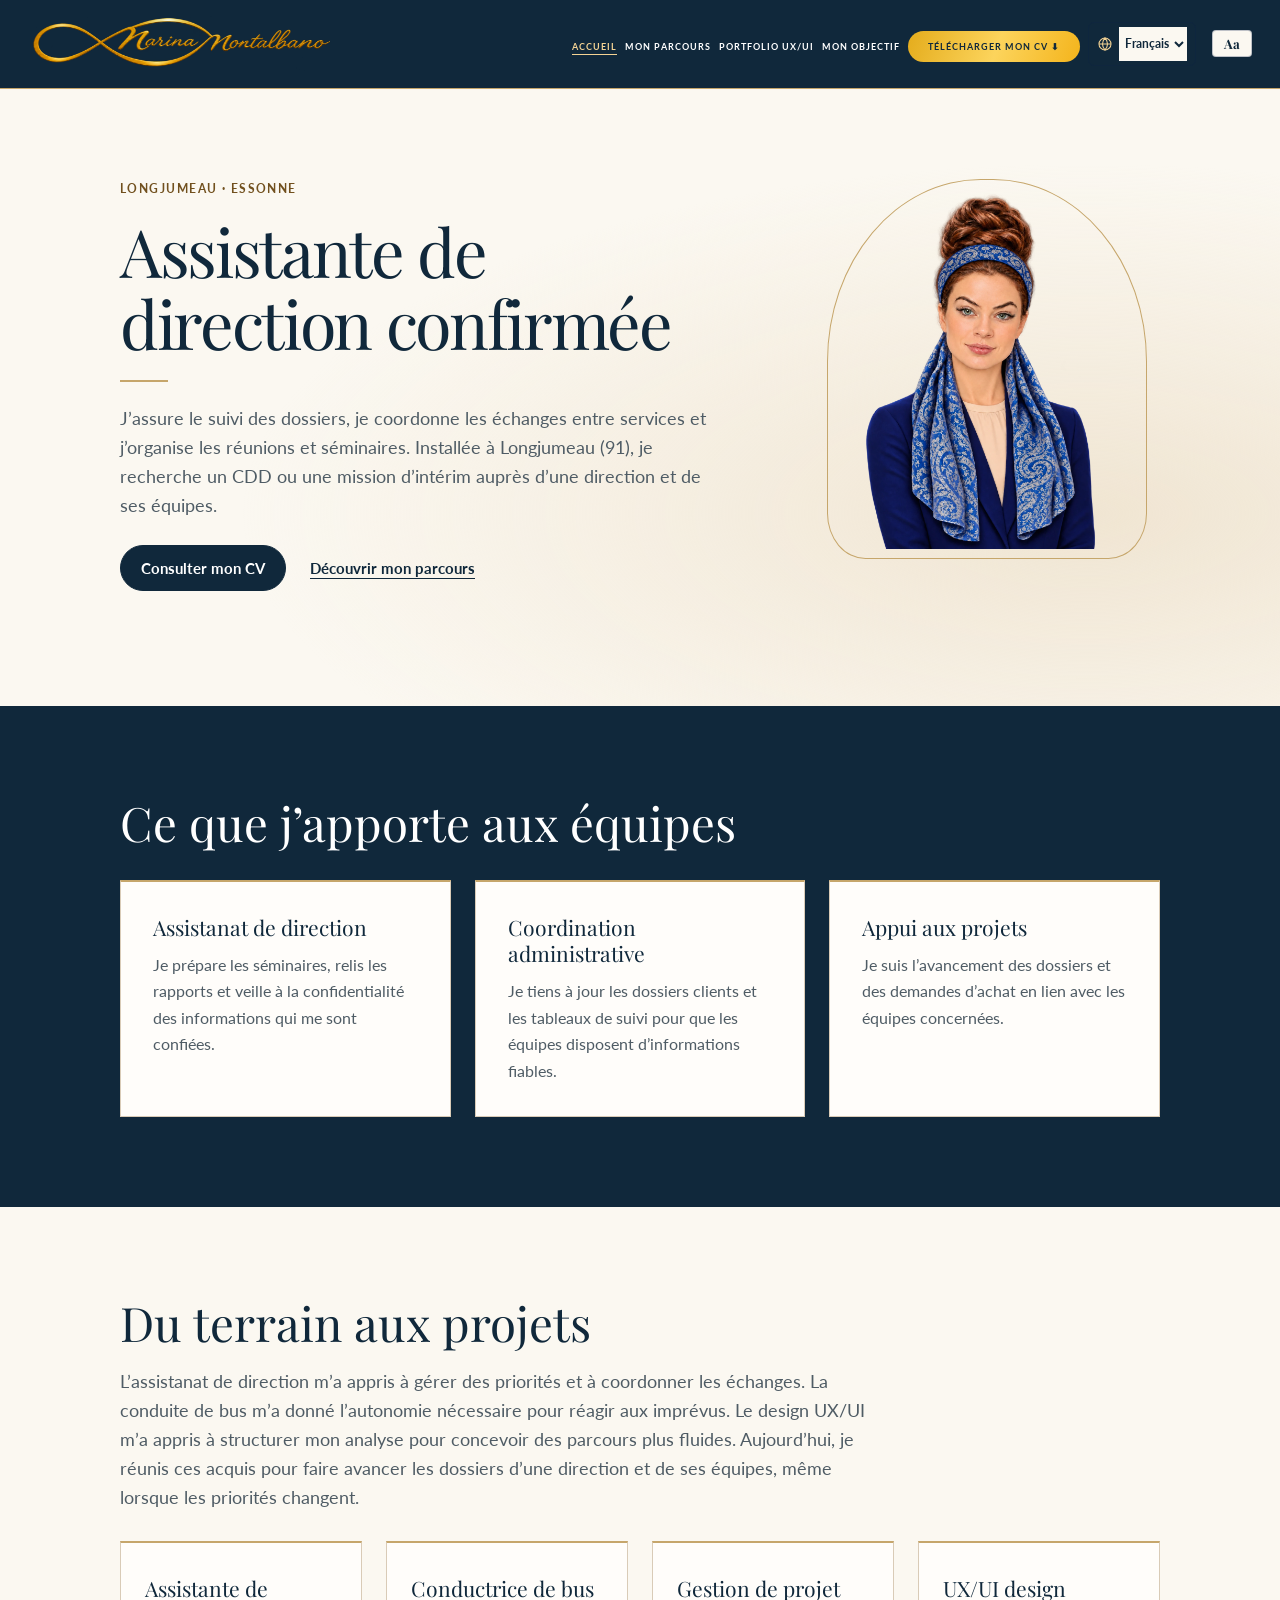
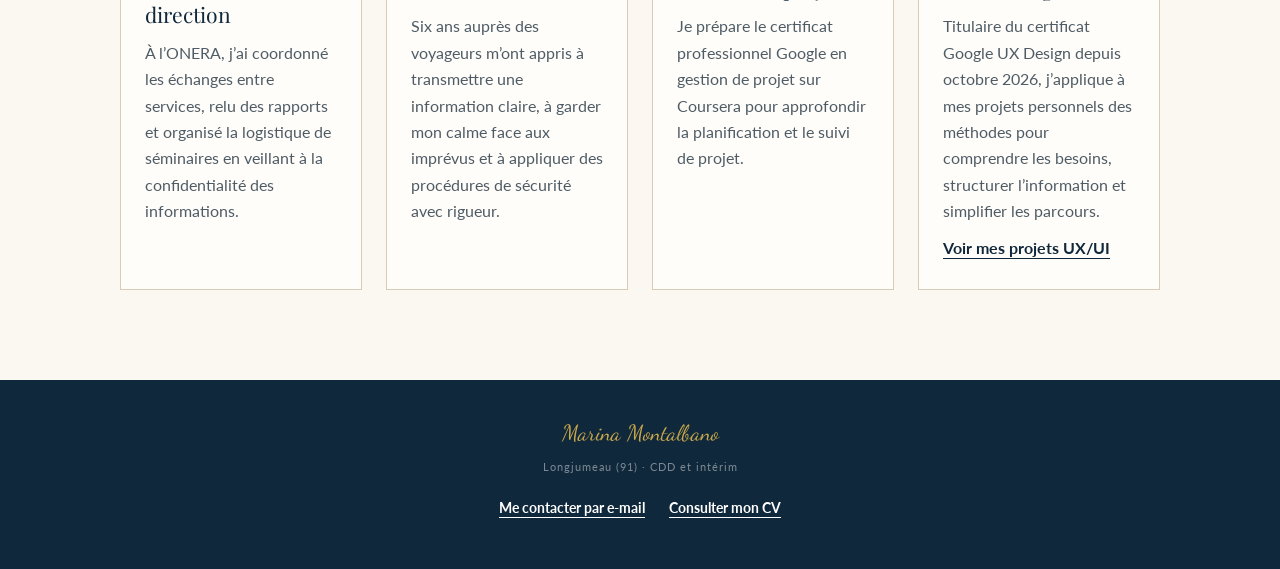
==== commit c922d6a6: "Agrandit la signature et reprend son doré sur le bouton CV" ====
--- a/index.html
+++ b/index.html
@@ -17,7 +17,7 @@
 <link rel="icon" href="/favicon.ico" sizes="16x16 32x32 48x48">
 <link rel="icon" type="image/png" sizes="96x96" href="/favicon.png">
 <link rel="apple-touch-icon" sizes="180x180" href="/apple-touch-icon.png">
-<link rel="stylesheet" href="assets/site.css?v=signature-header">
+<link rel="stylesheet" href="assets/site.css?v=signature-doree">
 <link rel="stylesheet" href="assets/direction.css?v=experiences">
 </head>
 <body class="direction-page">
--- a/assets/site.css
+++ b/assets/site.css
@@ -491,7 +491,7 @@
 nav a.nav-logo > img.nav-signature,
 .mm-header img.nav-signature {
   display: block;
-  width: clamp(12rem, 22vw, 18rem);
+  width: clamp(12rem, 24vw, 20rem);
   max-width: 100%;
   height: auto;
   aspect-ratio: 2172 / 394;
@@ -500,5 +500,11 @@
 
 @media (max-width: 1180px) {
   nav a.nav-logo > img.nav-signature,
-  .mm-header img.nav-signature { width: min(55vw, 14rem); }
-}
+  .mm-header img.nav-signature { width: min(60vw, 15.5rem); }
+}
+
+body:not(.high-contrast) nav a.nav-cv,
+body:not(.high-contrast) .mobile-menu-overlay a.mm-item[download] {
+  background: linear-gradient(110deg, #e4ac1c, #fcd45c 52%, #f4b41c) !important;
+  color: #10283b !important;
+}
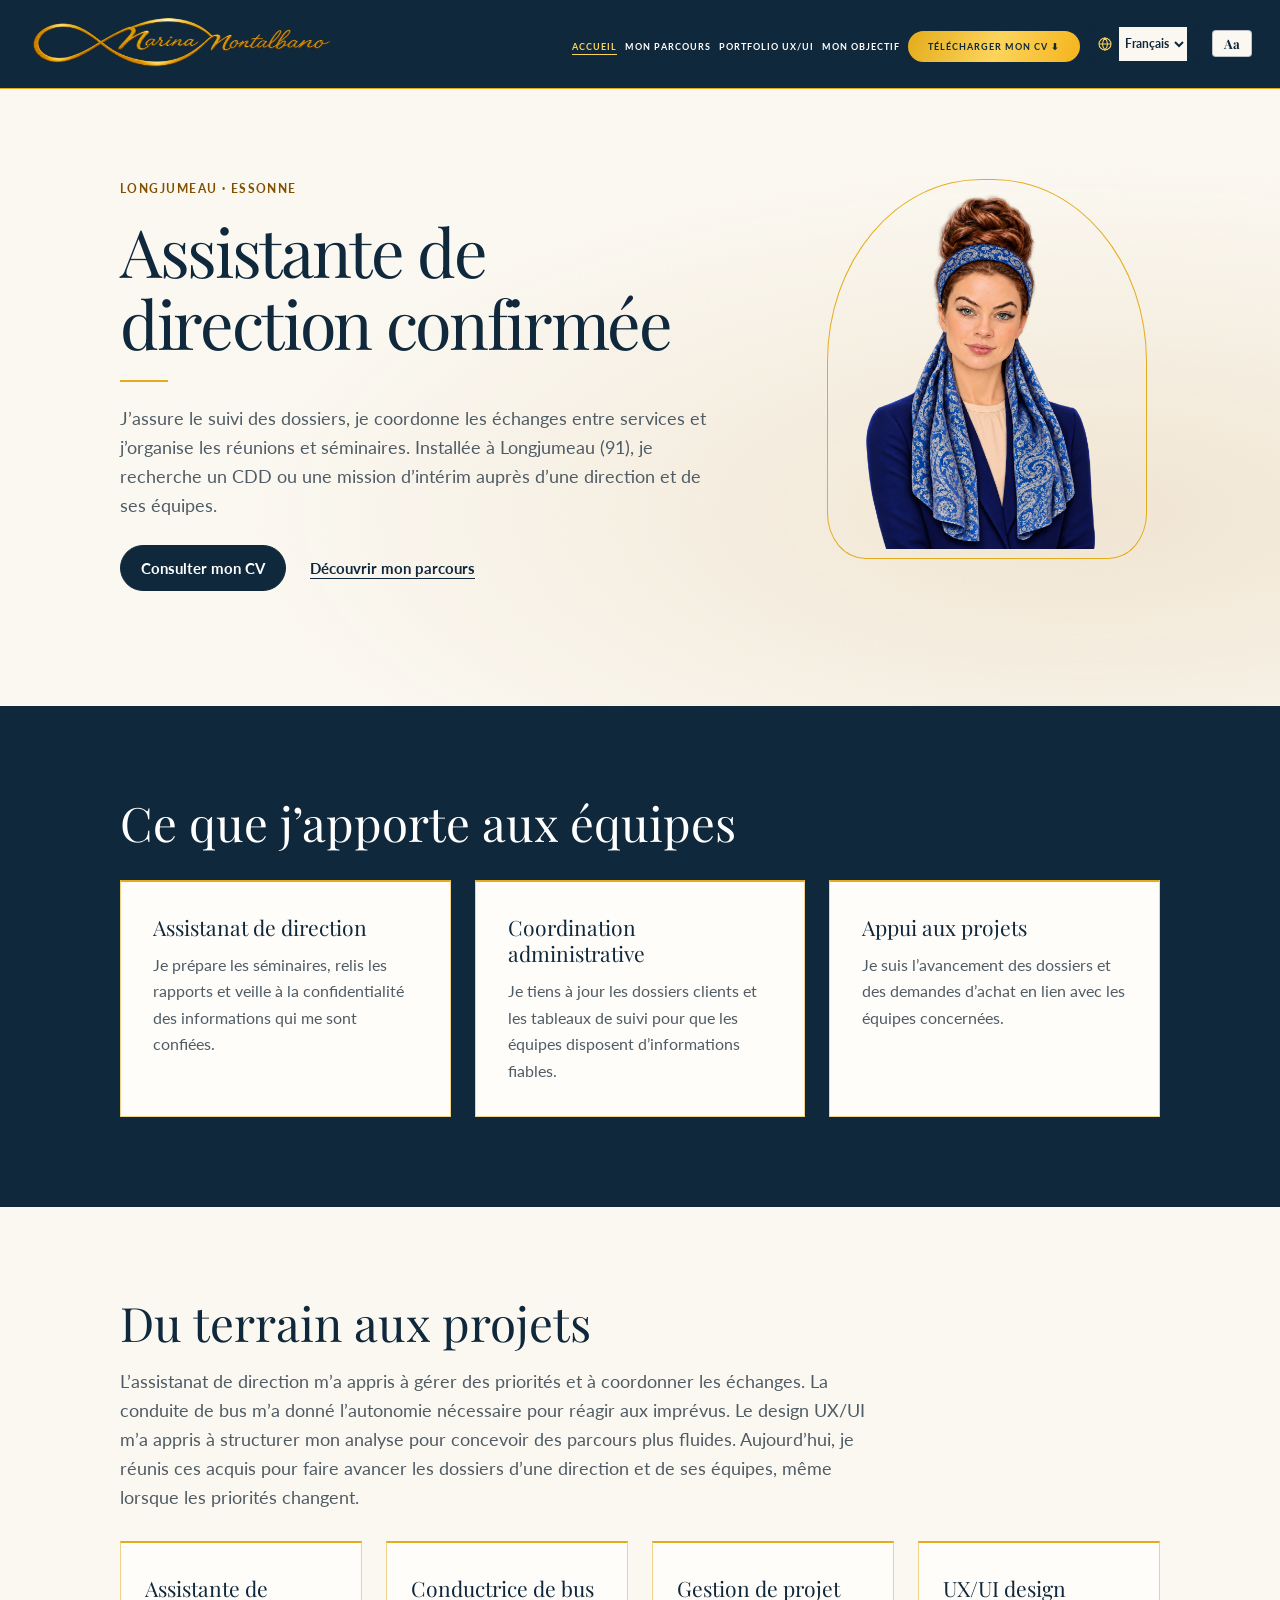
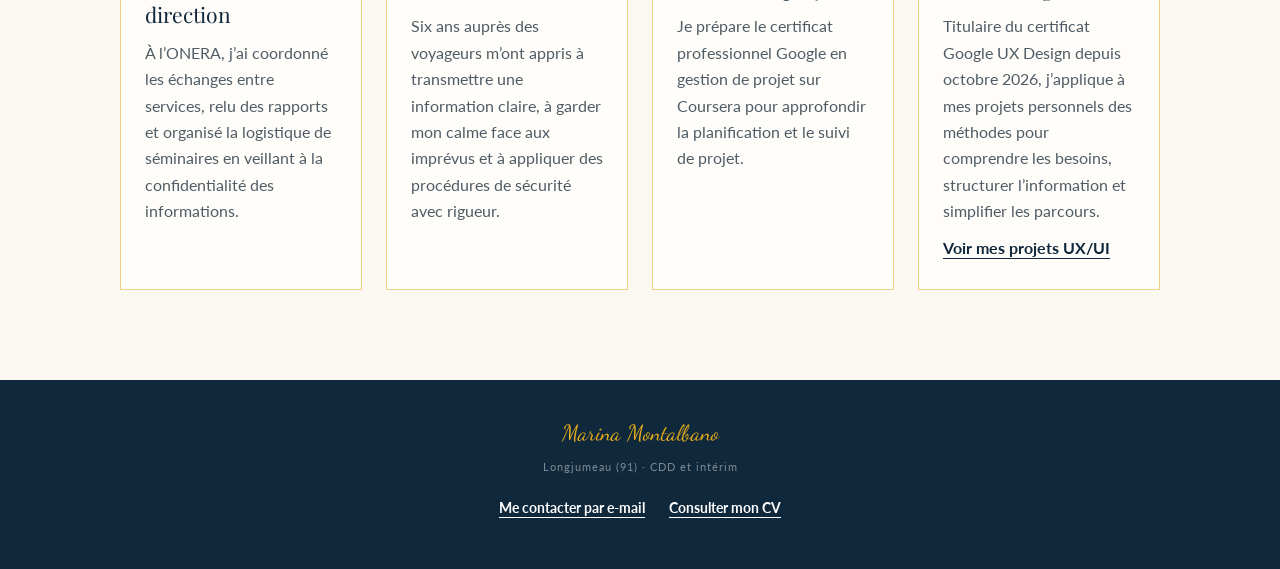
==== commit 4a816bb9: "Harmonise les accents du site avec le doré de la signature" ====
--- a/index.html
+++ b/index.html
@@ -17,8 +17,8 @@
 <link rel="icon" href="/favicon.ico" sizes="16x16 32x32 48x48">
 <link rel="icon" type="image/png" sizes="96x96" href="/favicon.png">
 <link rel="apple-touch-icon" sizes="180x180" href="/apple-touch-icon.png">
-<link rel="stylesheet" href="assets/site.css?v=signature-doree">
-<link rel="stylesheet" href="assets/direction.css?v=experiences">
+<link rel="stylesheet" href="assets/site.css?v=palette-doree">
+<link rel="stylesheet" href="assets/direction.css?v=palette-doree">
 </head>
 <body class="direction-page">
 
--- a/assets/site.css
+++ b/assets/site.css
@@ -4,9 +4,16 @@
   --cream:  #f5f0e8;
   --blue:   #1a1aff;
   --blue2:  #0404B8;
-  --gold:   #c9a84c;
-  --gold2:  #a07820;
-  --gold-text: #7a5c18;
+  --signature-gold: #e4ac1c;
+  --signature-gold-highlight: #fcd45c;
+  --signature-gold-warm: #f4b41c;
+  --signature-gold-text: #805100;
+  --signature-gold-border: color-mix(in srgb, var(--signature-gold) 50%, #fbf8f1);
+  --signature-gold-tint: color-mix(in srgb, var(--signature-gold) 16%, #fffefa);
+  --signature-gold-gradient: linear-gradient(110deg, var(--signature-gold), var(--signature-gold-highlight) 52%, var(--signature-gold-warm));
+  --gold: var(--signature-gold);
+  --gold2: #a46a08;
+  --gold-text: var(--signature-gold-text);
   --navy:   #0b1f4a;
   --white:  #ffffff;
   --muted:  #5a6a8a;
@@ -99,7 +106,7 @@
   display: flex; justify-content: space-between; align-items: center;
   padding: 16px 60px;
   background: rgba(245,240,232,0.96); backdrop-filter: blur(10px);
-  border-bottom: 1px solid rgba(201,168,76,0.2);
+  border-bottom: 1px solid color-mix(in srgb, var(--signature-gold) 20%, transparent);
 }
 .nav-logo { font-family: 'Josefin Sans', sans-serif; font-size: calc(13px * var(--text-scale)); font-weight: 200; letter-spacing: 4px; text-transform: uppercase; color: var(--blue); text-decoration: none; white-space: nowrap; flex-shrink: 0; }
 .nav-links { display: flex; gap: 40px; list-style: none; align-items: center; }
@@ -196,8 +203,8 @@
 .btn:hover { background: var(--gold2); border-color: var(--gold2); transform: translateY(-2px); }
 .btn-outline-navy { display: inline-flex; align-items: center; justify-content: center; gap: 8px; padding: 15px 30px; background: transparent; color: var(--navy); font-size: calc(11px * var(--text-scale)); font-weight: 700; letter-spacing: 1.5px; text-transform: uppercase; text-decoration: none; border: 1px solid rgba(11,31,74,0.35); transition: all 0.3s; }
 .btn-outline-navy:hover { background: rgba(11,31,74,0.05); transform: translateY(-2px); }
-.btn-outline-gold { display: inline-flex; align-items: center; justify-content: center; gap: 8px; padding: 15px 30px; background: transparent; color: var(--gold-text); font-size: calc(11px * var(--text-scale)); font-weight: 700; letter-spacing: 1.5px; text-transform: uppercase; text-decoration: none; border: 1px solid rgba(201,168,76,0.5); transition: all 0.3s; }
-.btn-outline-gold:hover { background: rgba(201,168,76,0.08); transform: translateY(-2px); }
+.btn-outline-gold { display: inline-flex; align-items: center; justify-content: center; gap: 8px; padding: 15px 30px; background: transparent; color: var(--gold-text); font-size: calc(11px * var(--text-scale)); font-weight: 700; letter-spacing: 1.5px; text-transform: uppercase; text-decoration: none; border: 1px solid color-mix(in srgb, var(--signature-gold) 50%, transparent); transition: all 0.3s; }
+.btn-outline-gold:hover { background: color-mix(in srgb, var(--signature-gold) 8%, transparent); transform: translateY(-2px); }
 .btn svg, .btn-outline-navy svg, .btn-outline-gold svg { width: 15px; height: 15px; }
 
 /* ══ NAVIGUEZ SELON VOS INTÉRÊTS ══ */
@@ -206,8 +213,8 @@
 .nav-cards-divider { width: 48px; height: 2px; background: var(--gold); margin: 0 auto 48px; }
 .nav-cards-grid { display: grid; grid-template-columns: repeat(4, 1fr); gap: 20px; }
 .nav-card { background: var(--white); border: 1px solid rgba(11,31,74,0.07); padding: 32px 26px; display: flex; flex-direction: column; text-decoration: none; color: inherit; transition: all 0.3s; }
-.nav-card:hover { transform: translateY(-4px); box-shadow: 0 14px 34px rgba(11,31,74,0.09); border-color: rgba(201,168,76,0.35); }
-.nav-card-icon { width: 52px; height: 52px; border-radius: 50%; background: rgba(201,168,76,0.12); display: flex; align-items: center; justify-content: center; margin-bottom: 22px; }
+.nav-card:hover { transform: translateY(-4px); box-shadow: 0 14px 34px rgba(11,31,74,0.09); border-color: color-mix(in srgb, var(--signature-gold) 35%, transparent); }
+.nav-card-icon { width: 52px; height: 52px; border-radius: 50%; background: color-mix(in srgb, var(--signature-gold) 12%, transparent); display: flex; align-items: center; justify-content: center; margin-bottom: 22px; }
 .nav-card-icon svg { width: 24px; height: 24px; color: var(--gold2); }
 .nav-card-title { font-size: calc(11px * var(--text-scale)); font-weight: 700; letter-spacing: 1.5px; text-transform: uppercase; color: var(--blue); margin-bottom: 14px; }
 .nav-card-desc { font-size: calc(13.5px * var(--text-scale)); font-weight: 300; color: var(--navy); line-height: 1.75; flex-grow: 1; margin-bottom: 20px; }
@@ -215,7 +222,7 @@
 .nav-card:hover .nav-card-arrow { transform: translateX(6px); }
 
 /* ══ CE QUE MA RECONVERSION M'APPORTE ══ */
-#apporte { background: rgba(201,168,76,0.08); padding: 70px 60px; }
+#apporte { background: color-mix(in srgb, var(--signature-gold) 8%, transparent); padding: 70px 60px; }
 .apporte-inner { max-width: 1000px; margin: 0 auto; }
 .apporte-eyebrow { text-align: center; font-size: calc(11px * var(--text-scale)); font-weight: 700; letter-spacing: 3px; text-transform: uppercase; color: var(--gold-text); margin-bottom: 44px; }
 .apporte-grid { display: grid; grid-template-columns: repeat(3, 1fr); gap: 36px; }
@@ -269,8 +276,8 @@
 .footer-name { font-family: 'Dancing Script', cursive; font-size: calc(22px * var(--text-scale)); color: var(--gold); }
 .footer-copy { font-size: calc(11px * var(--text-scale)); color: rgba(255,255,255,0.45); letter-spacing: 1px; }
 .footer-social { display: flex; gap: 14px; }
-.footer-social a { width: 40px; height: 40px; border-radius: 50%; border: 1px solid rgba(201,168,76,0.35); display: flex; align-items: center; justify-content: center; color: var(--gold); text-decoration: none; transition: all 0.3s; }
-.footer-social a:hover { background: rgba(201,168,76,0.15); transform: translateY(-2px); }
+.footer-social a { width: 40px; height: 40px; border-radius: 50%; border: 1px solid color-mix(in srgb, var(--signature-gold) 35%, transparent); display: flex; align-items: center; justify-content: center; color: var(--gold); text-decoration: none; transition: all 0.3s; }
+.footer-social a:hover { background: color-mix(in srgb, var(--signature-gold) 15%, transparent); transform: translateY(-2px); }
 .footer-social svg { width: 16px; height: 16px; }
 
 /* ══ MENU MOBILE PLEIN ÉCRAN (partagé avec les autres pages) ══ */
@@ -369,7 +376,7 @@
 .credentials-eyebrow{font-size:12px;letter-spacing:.16em;text-transform:uppercase;color:var(--gold-text);font-weight:700}
 .credentials-intro{max-width:860px;line-height:1.8;color:var(--muted);margin:0 0 28px}
 .credential-grid{display:grid;grid-template-columns:repeat(2,minmax(0,1fr));gap:22px;max-width:1120px}
-.credential-card{background:var(--cream);border:1px solid #d9c98d;border-radius:14px;overflow:hidden;display:grid;grid-template-columns:170px 1fr}
+.credential-card{background:var(--cream);border:1px solid var(--signature-gold-border);border-radius:14px;overflow:hidden;display:grid;grid-template-columns:170px 1fr}
 .credential-card>a{min-height:150px;display:grid;place-items:center;background:#fff;padding:12px}
 .credential-card>a img{display:block;max-width:100%;max-height:140px;object-fit:contain}
 .credential-type{display:grid;place-items:center;width:100%;height:100%;font-size:28px;font-weight:800;color:#fff;background:var(--navy)}
@@ -477,8 +484,8 @@
 body.high-contrast .language-select:focus-visible{outline-color:#FFDD00}
 
 @keyframes cv-border-glow {
-  0%,100% {box-shadow:0 0 0 1px #b18a45,0 0 0 2px transparent}
-  50% {box-shadow:0 0 0 2px #ffe5a5,0 0 12px 3px rgba(237,194,103,.55)}
+  0%,100% {box-shadow:0 0 0 1px var(--signature-gold),0 0 0 2px transparent}
+  50% {box-shadow:0 0 0 2px var(--signature-gold-highlight),0 0 12px 3px color-mix(in srgb, var(--signature-gold-highlight) 55%, transparent)}
 }
 @media(prefers-reduced-motion:no-preference){
  nav a.nav-cv,.mobile-menu-overlay a.mm-item[download]{animation:cv-border-glow 3.6s ease-in-out infinite !important}
@@ -505,6 +512,6 @@
 
 body:not(.high-contrast) nav a.nav-cv,
 body:not(.high-contrast) .mobile-menu-overlay a.mm-item[download] {
-  background: linear-gradient(110deg, #e4ac1c, #fcd45c 52%, #f4b41c) !important;
+  background: var(--signature-gold-gradient) !important;
   color: #10283b !important;
 }
--- a/assets/direction.css
+++ b/assets/direction.css
@@ -2,8 +2,8 @@
   --direction-navy: #10283b;
   --direction-title-size: calc(clamp(2.25rem, 5.9vw, 4.75rem) * var(--text-scale));
   --direction-paper: #fbf8f1;
-  --direction-gold: #c6a66b;
-  --direction-rule: #d9cbb7;
+  --direction-gold: var(--signature-gold);
+  --direction-rule: var(--signature-gold-border);
   --direction-muted: #4f5c65;
   background: var(--direction-paper);
   color: var(--direction-navy);
@@ -19,15 +19,15 @@
 .direction-page nav :is(.nav-logo, .nav-links a) { color: #fff; }
 .direction-page .nav-logo { display: inline-flex; align-items: center; gap: .5rem; font-weight: 400; }
 .direction-page nav .nav-links a[aria-current="page"] {
-  color: #f4d394;
+  color: var(--signature-gold-highlight);
   text-decoration: underline;
   text-underline-offset: .45em;
 }
 .direction-page nav .nav-links a { animation: none !important; }
-.direction-page nav .nav-cv { background: #f4d394; border-radius: 30px; }
+.direction-page nav .nav-cv { background: var(--signature-gold-highlight); border-radius: 30px; }
 .direction-page nav .hamburger span { background: #fff; }
 .direction-page nav :is(.a11y-toggle, .language-select) { background: var(--direction-paper); color: var(--direction-navy); }
-.direction-page nav .language-picker svg { color: #f4d394; }
+.direction-page nav .language-picker svg { color: var(--signature-gold-highlight); }
 .direction-page #main-content { padding-top: 4rem; }
 .direction-page [id] { scroll-margin-top: 5rem; }
 
@@ -80,7 +80,7 @@
 .direction-page main p { font-size: calc(1rem * var(--text-scale)); line-height: 1.65; }
 .direction-page p.direction-kicker {
   margin-bottom: 1rem;
-  color: #71501e;
+  color: var(--signature-gold-text);
   font-size: calc(.75rem * var(--text-scale));
   font-weight: 700;
   letter-spacing: .12em;
@@ -164,7 +164,7 @@
   border-top: 1px solid var(--direction-rule);
   padding-block: 1.4rem;
 }
-.direction-timeline .direction-period { color: #71501e; font-variant-numeric: tabular-nums; }
+.direction-timeline .direction-period { color: var(--signature-gold-text); font-variant-numeric: tabular-nums; }
 .direction-timeline .direction-employer { font-weight: 700; margin: .35rem 0 .4rem; }
 .direction-page .footer-links { flex-wrap: wrap; }
 
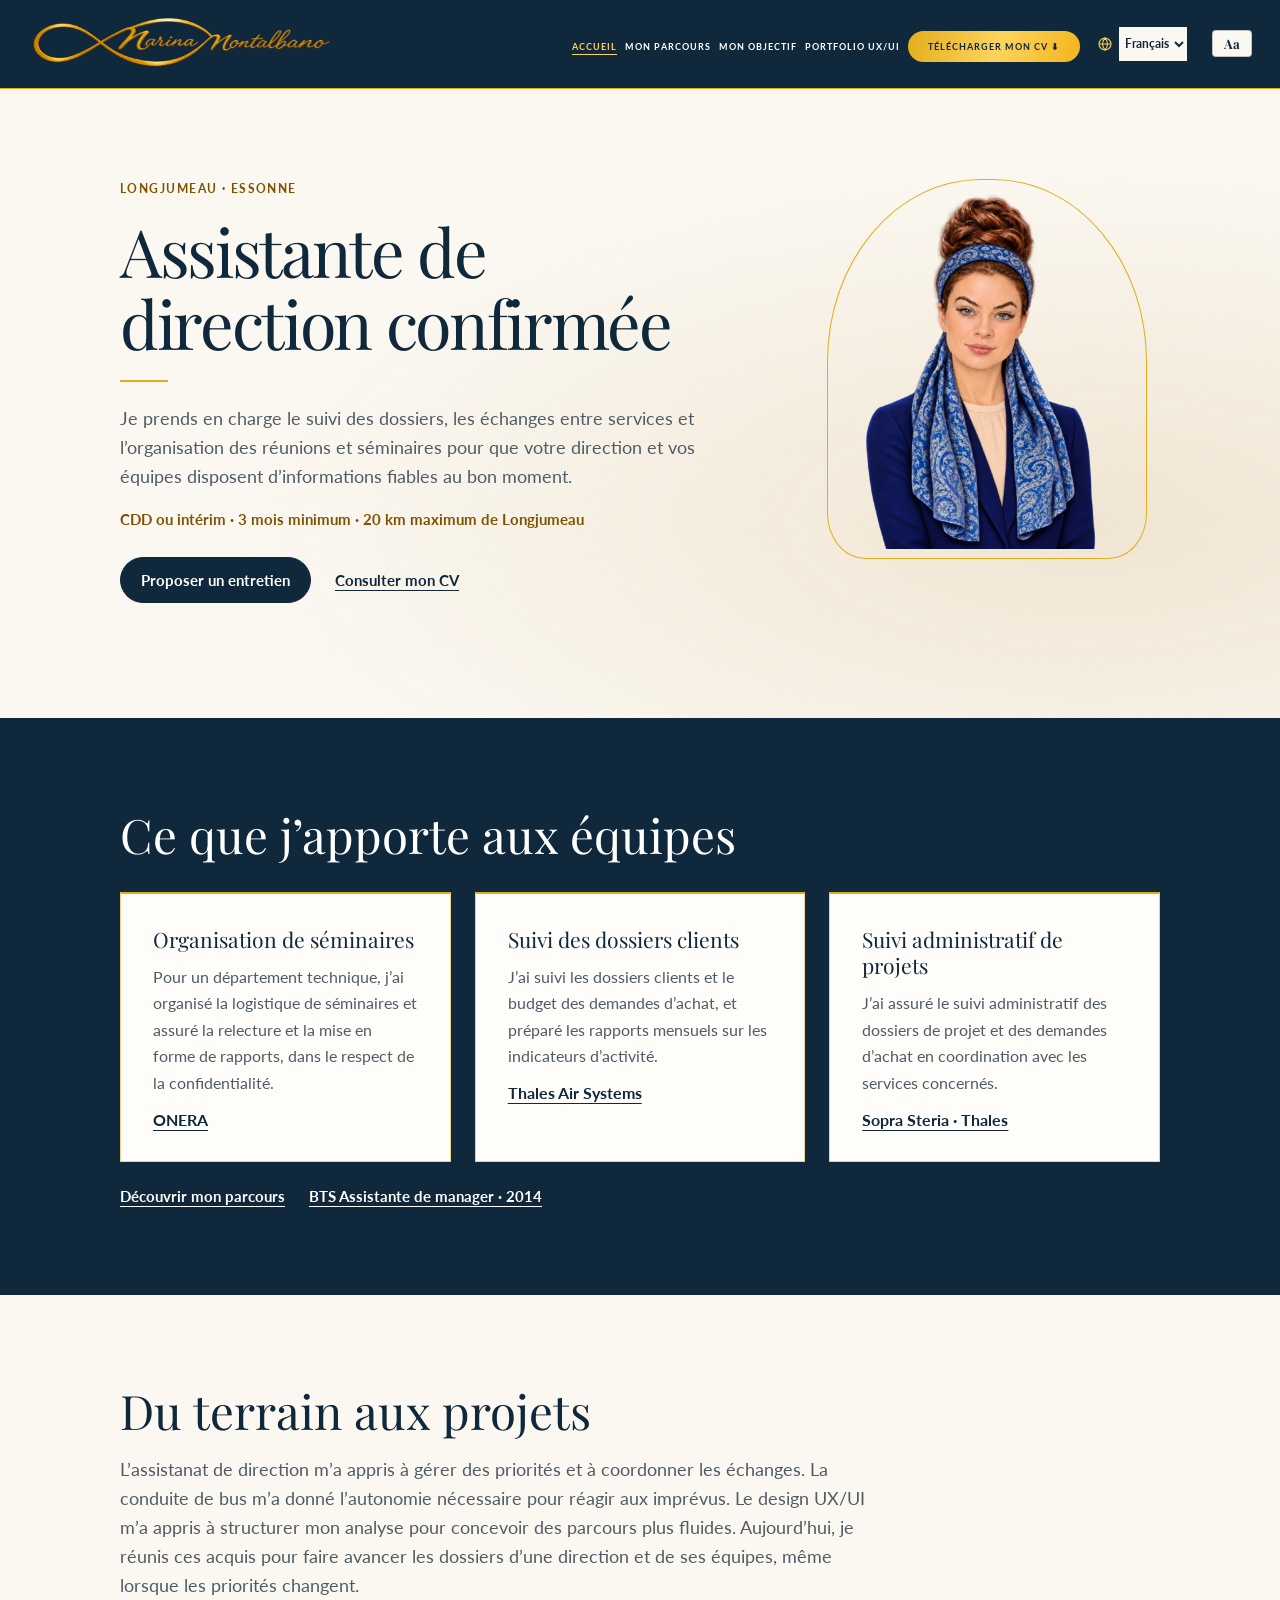
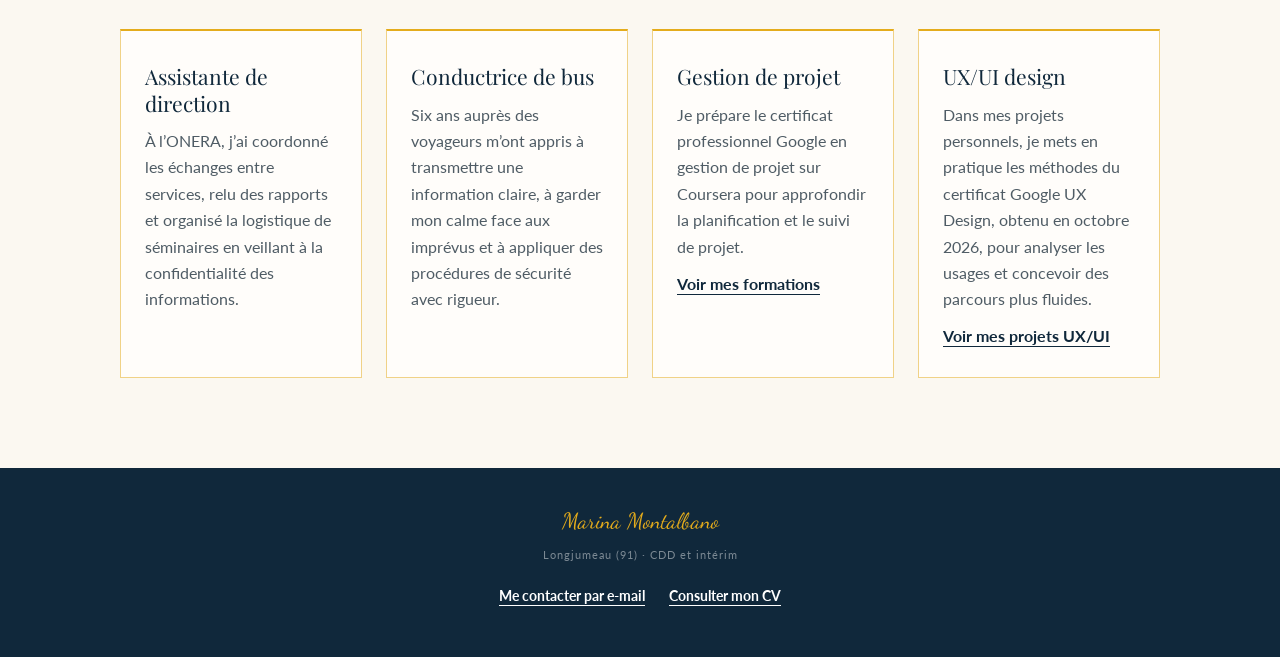
==== commit 4b64acfa: "Améliore le parcours de candidature et la performance du site" ====
--- a/index.html
+++ b/index.html
@@ -3,14 +3,14 @@
 <head>
 <meta charset="UTF-8">
 <meta name="viewport" content="width=device-width, initial-scale=1.0">
-<title>Marina Montalbano — Assistante de direction confirmée</title>
-<meta name="description" content="Assistante de direction confirmée à Longjumeau. Coordination administrative, suivi d’activité et appui aux projets. Disponible pour des CDD et des missions d’intérim.">
+<title>Assistante de direction confirmée à Longjumeau | Marina Montalbano</title>
+<meta name="description" content="Assistante de direction confirmée à Longjumeau. Coordination administrative, réunions et suivi des dossiers. CDD ou intérim de 3 mois minimum à 20 km maximum.">
 <link rel="canonical" href="https://marina-montalbano.fr/">
 <meta property="og:type" content="website">
 <meta property="og:locale" content="fr_FR">
 <meta property="og:site_name" content="Marina Montalbano">
-<meta property="og:title" content="Marina Montalbano — Assistante de direction confirmée">
-<meta property="og:description" content="Assistante de direction confirmée à Longjumeau. Coordination administrative, suivi d’activité et appui aux projets. Disponible pour des CDD et des missions d’intérim.">
+<meta property="og:title" content="Assistante de direction confirmée à Longjumeau | Marina Montalbano">
+<meta property="og:description" content="Assistante de direction confirmée à Longjumeau. Coordination administrative, réunions et suivi des dossiers. CDD ou intérim de 3 mois minimum à 20 km maximum.">
 <meta property="og:url" content="https://marina-montalbano.fr/">
 <link href="https://fonts.googleapis.com/css2?family=Dancing+Script:wght@400;700&family=Playfair+Display:ital,wght@0,400;0,600;0,700;1,400;1,600&family=Lato:ital,wght@0,100;0,300;0,400;0,700;1,300;1,400&family=Josefin+Sans:wght@100;200;300;400&display=swap" rel="stylesheet">
 
@@ -18,7 +18,34 @@
 <link rel="icon" type="image/png" sizes="96x96" href="/favicon.png">
 <link rel="apple-touch-icon" sizes="180x180" href="/apple-touch-icon.png">
 <link rel="stylesheet" href="assets/site.css?v=palette-doree">
-<link rel="stylesheet" href="assets/direction.css?v=palette-doree">
+<link rel="stylesheet" href="assets/direction.css?v=recrutement">
+<script type="application/ld+json">
+{
+  "@context": "https://schema.org",
+  "@type": "ProfilePage",
+  "url": "https://marina-montalbano.fr/",
+  "mainEntity": {
+    "@type": "Person",
+    "@id": "https://marina-montalbano.fr/#marina-montalbano",
+    "name": "Marina Montalbano",
+    "jobTitle": "Assistante de direction confirmée",
+    "url": "https://marina-montalbano.fr/",
+    "image": "https://marina-montalbano.fr/assets/home-portrait-foulard-lisse.webp",
+    "address": {
+      "@type": "PostalAddress",
+      "addressLocality": "Longjumeau",
+      "addressRegion": "Essonne",
+      "addressCountry": "FR"
+    },
+    "knowsAbout": [
+      "Assistanat de direction",
+      "Coordination administrative",
+      "Organisation de réunions et séminaires",
+      "Suivi de dossiers"
+    ]
+  }
+}
+</script>
 </head>
 <body class="direction-page">
 
@@ -60,17 +87,17 @@
 
 <!-- NAV -->
 <nav aria-label="Navigation principale">
-  <a class="nav-logo" href="index.html"><img class="nav-signature" src="assets/signature-marina-header.png" width="2172" height="724" alt="Marina Montalbano"></a>
+  <a class="nav-logo" href="index.html"><img class="nav-signature" src="assets/signature-marina-header.webp" width="960" height="320" alt="Marina Montalbano"></a>
   <button class="hamburger" id="hamburger" onclick="toggleMenu()" style="display:none;" aria-label="Ouvrir le menu" aria-expanded="false" aria-controls="mobileMenuOverlay">
     <span></span><span></span><span></span>
   </button>
   <ul class="nav-links" id="nav-links">
 <li><a href="index.html" aria-current="page"><span data-fr="Accueil" data-en="Home">Accueil</span></a></li>
     <li><a href="parcours.html"><span data-fr="Mon parcours" data-en="My journey">Mon parcours</span></a></li>
+    <li><a href="cible.html"><span data-fr="Mon objectif" data-en="My goal" data-de="Mein Ziel" data-sr="Moj cilj">Mon objectif</span></a></li>
     <li><a href="portfolio.html"><span data-fr="Portfolio UX/UI" data-en="UX/UI portfolio" data-de="UX/UI-Portfolio" data-sr="UX/UI portfolio">Portfolio UX/UI</span></a></li>
-    <li><a href="cible.html"><span data-fr="Mon objectif" data-en="My goal" data-de="Mein Ziel" data-sr="Moj cilj">Mon objectif</span></a></li>
     
-    <li><a href="CV_Marina_Montalbano.pdf" download class="nav-cv" id="nav-cv-link"><span data-fr="Télécharger mon CV ⬇" data-en="Download my Resume ⬇">Télécharger mon CV ⬇</span></a></li>
+    <li><a href="CV_Marina_Montalbano.pdf?v=65c1f3f1" download class="nav-cv" id="nav-cv-link" hreflang="fr"><span data-fr="Télécharger mon CV" data-en="Download my CV (French)" data-de="Lebenslauf herunterladen (Französisch)" data-sr="Preuzmite CV (na francuskom)">Télécharger mon CV</span> <span aria-hidden="true">⬇</span></a></li>
     <li class="lang-switcher language-picker"><svg aria-hidden="true" focusable="false" viewBox="0 0 24 24" width="16" height="16" fill="none" stroke="currentColor" stroke-width="1.6"><circle cx="12" cy="12" r="9"/><path d="M3 12h18M12 3c5 5 5 13 0 18-5-5-5-13 0-18Z"/></svg><select class="language-select" aria-label="Choisir la langue"><option value="fr" selected>Français</option><option value="en">English</option><option value="de">Deutsch</option><option value="sr">Srpski</option></select></li>
     <li class="a11y-menu">
       <button class="a11y-toggle" id="a11yToggle" onclick="toggleA11yPanel()" aria-haspopup="true" aria-expanded="false" aria-controls="a11yPanel" title="Options d'accessibilité">Aa</button>
@@ -101,9 +128,9 @@
 </nav>
 
 <!-- MENU MOBILE PLEIN ÉCRAN -->
-<div class="mobile-menu-overlay" id="mobileMenuOverlay">
+<div class="mobile-menu-overlay" id="mobileMenuOverlay" role="dialog" aria-modal="true" aria-label="Navigation principale">
   <div class="mm-header">
-    <span class="mm-logo"><img class="nav-signature" src="assets/signature-marina-header.png" width="2172" height="724" alt="Marina Montalbano"></span>
+    <span class="mm-logo"><img class="nav-signature" src="assets/signature-marina-header.webp" width="960" height="320" alt="Marina Montalbano"></span>
     <button class="mm-close" onclick="toggleMenu()" aria-label="Fermer le menu">✕</button>
   </div>
   <ul class="mm-list"><li>
@@ -119,18 +146,18 @@
       </a>
     </li>
 <li>
+      <a href="cible.html" class="mm-item">
+        <svg viewBox="0 0 24 24" fill="none" stroke="currentColor" stroke-width="1.6" stroke-linecap="round" stroke-linejoin="round"><circle cx="11" cy="13" r="8"/><circle cx="11" cy="13" r="4.3"/><circle cx="11" cy="13" r="0.9" fill="currentColor"/><path d="M15.3 8.7L20 4M20 4h-3.2M20 4v3.2"/></svg>
+        <span data-fr="Mon objectif" data-en="My goal" data-de="Mein Ziel" data-sr="Moj cilj">Mon objectif</span>
+      </a>
+    </li>
+<li>
       <a href="portfolio.html" class="mm-item">
         <svg viewBox="0 0 24 24" fill="none" stroke="currentColor" stroke-width="1.6" stroke-linecap="round" stroke-linejoin="round"><rect x="3" y="7" width="18" height="13" rx="2"/><path d="M8 7V5a2 2 0 0 1 2-2h4a2 2 0 0 1 2 2v2"/><path d="M3 12h18"/></svg>
         <span data-fr="Portfolio UX/UI" data-en="UX/UI portfolio" data-de="UX/UI-Portfolio" data-sr="UX/UI portfolio">Portfolio UX/UI</span>
       </a>
     </li>
-<li>
-      <a href="cible.html" class="mm-item">
-        <svg viewBox="0 0 24 24" fill="none" stroke="currentColor" stroke-width="1.6" stroke-linecap="round" stroke-linejoin="round"><circle cx="11" cy="13" r="8"/><circle cx="11" cy="13" r="4.3"/><circle cx="11" cy="13" r="0.9" fill="currentColor"/><path d="M15.3 8.7L20 4M20 4h-3.2M20 4v3.2"/></svg>
-        <span data-fr="Mon objectif" data-en="My goal" data-de="Mein Ziel" data-sr="Moj cilj">Mon objectif</span>
-      </a>
-    </li>
-<li><a class="mm-item" href="CV_Marina_Montalbano.pdf" download><span data-fr="Télécharger mon CV" data-en="Download my Resume">Télécharger mon CV</span></a></li></ul>
+<li><a class="mm-item" href="CV_Marina_Montalbano.pdf?v=65c1f3f1" download hreflang="fr"><span data-fr="Télécharger mon CV" data-en="Download my CV (French)" data-de="Lebenslauf herunterladen (Französisch)" data-sr="Preuzmite CV (na francuskom)">Télécharger mon CV</span></a></li></ul>
   <div class="mm-lang language-picker"><svg aria-hidden="true" focusable="false" viewBox="0 0 24 24" width="16" height="16" fill="none" stroke="currentColor" stroke-width="1.6"><circle cx="12" cy="12" r="9"/><path d="M3 12h18M12 3c5 5 5 13 0 18-5-5-5-13 0-18Z"/></svg><select class="language-select" aria-label="Choisir la langue"><option value="fr" selected>Français</option><option value="en">English</option><option value="de">Deutsch</option><option value="sr">Srpski</option></select></div>
 
   <div class="mm-a11y">
@@ -165,17 +192,43 @@
   <div>
     <p class="direction-kicker"><span data-fr="Longjumeau · Essonne" data-en="Longjumeau · Essonne, France" data-de="Longjumeau · Essonne, Frankreich" data-sr="Longjumeau · Essonne, Francuska">Longjumeau · Essonne</span></p>
     <h1><span data-fr="Assistante de direction confirmée" data-en="Experienced Executive Assistant" data-de="Erfahrene Direktionsassistentin" data-sr="Iskusna asistentkinja direktora">Assistante de direction confirmée</span></h1>
-    <p class="direction-intro"><span data-fr="J’assure le suivi des dossiers, je coordonne les échanges entre services et j’organise les réunions et séminaires. Installée à Longjumeau (91), je recherche un CDD ou une mission d’intérim auprès d’une direction et de ses équipes." data-en="I manage records, coordinate communication across departments and organise meetings and seminars. Based in Longjumeau, I’m seeking a fixed-term or temporary role supporting executives and their teams." data-de="Ich betreue Vorgänge, koordiniere den Austausch zwischen Abteilungen und organisiere Besprechungen und Seminare. Ich wohne in Longjumeau und suche eine befristete Stelle oder einen Zeitarbeitseinsatz zur Unterstützung einer Geschäftsleitung und ihrer Teams." data-sr="Pratim predmete, koordiniram komunikaciju između službi i organizujem sastanke i seminare. Živim u Longjumeauu i tražim posao na određeno ili privremeni angažman u podršci rukovodstvu i timovima.">J’assure le suivi des dossiers, je coordonne les échanges entre services et j’organise les réunions et séminaires. Installée à Longjumeau (91), je recherche un CDD ou une mission d’intérim auprès d’une direction et de ses équipes.</span></p>
+    <p class="direction-intro"><span data-fr="Je prends en charge le suivi des dossiers, les échanges entre services et l’organisation des réunions et séminaires pour que votre direction et vos équipes disposent d’informations fiables au bon moment." data-en="I keep files moving, coordinate communication between departments and organise meetings and seminars so executives and their teams have reliable information when they need it." data-de="Ich betreue laufende Vorgänge, koordiniere den Austausch zwischen den Abteilungen und organisiere Besprechungen und Seminare, damit Ihre Geschäftsleitung und ihre Teams rechtzeitig verlässliche Informationen erhalten." data-sr="Pratim predmete, koordiniram komunikaciju između službi i organizujem sastanke i seminare kako bi vaše rukovodstvo i timovi dobili pouzdane informacije na vreme.">Je prends en charge le suivi des dossiers, les échanges entre services et l’organisation des réunions et séminaires pour que votre direction et vos équipes disposent d’informations fiables au bon moment.</span></p>
+    <p class="direction-availability"><span data-fr="CDD ou intérim · 3 mois minimum · 20 km maximum de Longjumeau" data-en="Fixed-term or temporary role · At least 3 months · Within 20 km of Longjumeau" data-de="Befristete Stelle oder Zeitarbeit · Mindestens 3 Monate · Höchstens 20 km von Longjumeau" data-sr="Rad na određeno ili privremeni angažman · Najmanje 3 meseca · Do 20 km od Longjumeaua">CDD ou intérim · 3 mois minimum · 20 km maximum de Longjumeau</span></p>
     <div class="direction-actions">
-      <a class="direction-button" href="CV_Marina_Montalbano.pdf" hreflang="fr"><span data-fr="Consulter mon CV" data-en="View my CV (French)" data-de="Lebenslauf ansehen (Französisch)" data-sr="Pogledajte CV (na francuskom)">Consulter mon CV</span></a>
-      <a class="direction-link" href="parcours.html"><span data-fr="Découvrir mon parcours" data-en="Explore my experience" data-de="Berufserfahrung entdecken" data-sr="Pogledajte moje iskustvo">Découvrir mon parcours</span></a>
+      <a class="direction-button" href="mailto:e.marina.montalbano@gmail.com?subject=%5BSite%20web%5D%20Proposition%20d%E2%80%99entretien"><span data-fr="Proposer un entretien" data-en="Offer an interview" data-de="Ein Vorstellungsgespräch vorschlagen" data-sr="Predložite razgovor za posao">Proposer un entretien</span></a>
+      <a class="direction-link" href="CV_Marina_Montalbano.pdf?v=65c1f3f1" hreflang="fr"><span data-fr="Consulter mon CV" data-en="View my CV (French)" data-de="Lebenslauf ansehen (Französisch)" data-sr="Pogledajte CV (na francuskom)">Consulter mon CV</span></a>
     </div>
   </div>
   <figure class="direction-portrait">
-    <img src="assets/home-portrait-foulard-lisse.webp" width="1145" height="1374" alt="Portrait de Marina Montalbano avec un foulard bleu à motifs." fetchpriority="high">
+    <img src="assets/home-portrait-foulard-lisse.webp" srcset="assets/home-portrait-foulard-480.webp 480w, assets/home-portrait-foulard-760.webp 760w, assets/home-portrait-foulard-lisse.webp 1145w" sizes="(max-width: 760px) 222px, 301px" width="1145" height="1374" alt="Portrait de Marina Montalbano avec un foulard bleu à motifs." fetchpriority="high">
   </figure>
 </div></section>
-<section class="direction-section direction-dark" id="expertise"><div class="direction-wrap"><h2><span data-fr="Ce que j’apporte aux équipes" data-en="How I support teams" data-de="So unterstütze ich Teams" data-sr="Kako pružam podršku timovima">Ce que j’apporte aux équipes</span></h2><div class="direction-grid"><article class="direction-card"><h3><span data-fr="Assistanat de direction" data-en="Executive assistance" data-de="Direktionsassistenz" data-sr="Podrška rukovodstvu">Assistanat de direction</span></h3><p><span data-fr="Je prépare les séminaires, relis les rapports et veille à la confidentialité des informations qui me sont confiées." data-en="I prepare seminars, review reports and protect confidential information entrusted to me." data-de="Ich bereite Seminare vor, prüfe Berichte und behandle mir anvertraute Informationen vertraulich." data-sr="Pripremam seminare, pregledam izveštaje i čuvam poverljivost podataka koji su mi povereni.">Je prépare les séminaires, relis les rapports et veille à la confidentialité des informations qui me sont confiées.</span></p></article><article class="direction-card"><h3><span data-fr="Coordination administrative" data-en="Administrative coordination" data-de="Administrative Koordination" data-sr="Administrativna koordinacija">Coordination administrative</span></h3><p><span data-fr="Je tiens à jour les dossiers clients et les tableaux de suivi pour que les équipes disposent d’informations fiables." data-en="I keep customer records and tracking sheets up to date so teams have reliable information." data-de="Ich halte Kundenakten und Übersichten aktuell, damit Teams verlässliche Informationen erhalten." data-sr="Ažuriram dokumentaciju klijenata i evidenciju kako bi timovi imali pouzdane informacije.">Je tiens à jour les dossiers clients et les tableaux de suivi pour que les équipes disposent d’informations fiables.</span></p></article><article class="direction-card"><h3><span data-fr="Appui aux projets" data-en="Project support" data-de="Projektunterstützung" data-sr="Podrška projektima">Appui aux projets</span></h3><p><span data-fr="Je suis l’avancement des dossiers et des demandes d’achat en lien avec les équipes concernées." data-en="I track open files and purchase requests with the relevant teams." data-de="Ich verfolge offene Vorgänge und Beschaffungsanfragen in Abstimmung mit den zuständigen Teams." data-sr="Pratim otvorene predmete i zahteve za nabavku u saradnji sa nadležnim timovima.">Je suis l’avancement des dossiers et des demandes d’achat en lien avec les équipes concernées.</span></p></article></div></div></section><section class="direction-section direction-experiences" id="experiences">
+<section class="direction-section direction-dark" id="expertise">
+  <div class="direction-wrap">
+    <h2><span data-fr="Ce que j’apporte aux équipes" data-en="How I support teams" data-de="So unterstütze ich Teams" data-sr="Kako pružam podršku timovima">Ce que j’apporte aux équipes</span></h2>
+    <div class="direction-grid">
+      <article class="direction-card">
+        <h3><span data-fr="Organisation de séminaires" data-en="Seminar organisation" data-de="Seminarorganisation" data-sr="Organizacija seminara">Organisation de séminaires</span></h3>
+        <p><span data-fr="Pour un département technique, j’ai organisé la logistique de séminaires et assuré la relecture et la mise en forme de rapports, dans le respect de la confidentialité." data-en="I organised seminar logistics and reviewed and formatted reports for a technical department while keeping information confidential." data-de="Für eine technische Abteilung organisierte ich Seminare und prüfte und formatierte Berichte unter Einhaltung der Vertraulichkeitsvorgaben." data-sr="Organizovala sam logistiku seminara i pregledala i formatirala izveštaje za tehničko odeljenje, uz poštovanje poverljivosti.">Pour un département technique, j’ai organisé la logistique de séminaires et assuré la relecture et la mise en forme de rapports, dans le respect de la confidentialité.</span></p>
+        <a class="direction-link" href="parcours.html#onera">ONERA</a>
+      </article>
+      <article class="direction-card">
+        <h3><span data-fr="Suivi des dossiers clients" data-en="Customer account follow-up" data-de="Kundenbetreuung" data-sr="Praćenje predmeta klijenata">Suivi des dossiers clients</span></h3>
+        <p><span data-fr="J’ai suivi les dossiers clients et le budget des demandes d’achat, et préparé les rapports mensuels sur les indicateurs d’activité." data-en="I tracked customer records and purchase request budgets and prepared monthly reports on activity metrics." data-de="Ich betreute Kundenakten, verfolgte die Budgets von Beschaffungsanfragen und bereitete monatliche Kennzahlenberichte vor." data-sr="Pratila sam predmete klijenata i budžete zahteva za nabavku i pripremala mesečne izveštaje o pokazateljima aktivnosti.">J’ai suivi les dossiers clients et le budget des demandes d’achat, et préparé les rapports mensuels sur les indicateurs d’activité.</span></p>
+        <a class="direction-link" href="parcours.html#thales">Thales Air Systems</a>
+      </article>
+      <article class="direction-card">
+        <h3><span data-fr="Suivi administratif de projets" data-en="Project administration" data-de="Projektverwaltung" data-sr="Administrativno praćenje projekata">Suivi administratif de projets</span></h3>
+        <p><span data-fr="J’ai assuré le suivi administratif des dossiers de projet et des demandes d’achat en coordination avec les services concernés." data-en="I tracked project files and purchase requests in coordination with the departments involved." data-de="Ich betreute Projektakten und Beschaffungsanfragen in Abstimmung mit den zuständigen Abteilungen." data-sr="Vodila sam administrativno praćenje projekata i zahteva za nabavku u saradnji sa nadležnim službama.">J’ai assuré le suivi administratif des dossiers de projet et des demandes d’achat en coordination avec les services concernés.</span></p>
+        <a class="direction-link" href="parcours.html#sopra-steria">Sopra Steria · Thales</a>
+      </article>
+    </div>
+    <div class="direction-actions">
+      <a class="direction-link" href="parcours.html#experiences"><span data-fr="Découvrir mon parcours" data-en="Explore my experience" data-de="Berufserfahrung entdecken" data-sr="Pogledajte moje iskustvo">Découvrir mon parcours</span></a>
+      <a class="direction-link" href="parcours.html#certificats"><span data-fr="BTS Assistante de manager · 2014" data-en="BTS in Management Assistance · 2014" data-de="BTS Managementassistenz · 2014" data-sr="BTS za asistenciju menadžmentu · 2014">BTS Assistante de manager · 2014</span></a>
+    </div>
+  </div>
+</section><section class="direction-section direction-experiences" id="experiences">
   <div class="direction-wrap">
     <h2><span data-fr="Du terrain aux projets" data-en="From frontline work to projects" data-de="Von der Praxis zur Projektarbeit" data-sr="Od rada na terenu do projekata">Du terrain aux projets</span></h2>
     <p class="direction-intro"><span data-fr="L’assistanat de direction m’a appris à gérer des priorités et à coordonner les échanges. La conduite de bus m’a donné l’autonomie nécessaire pour réagir aux imprévus. Le design UX/UI m’a appris à structurer mon analyse pour concevoir des parcours plus fluides. Aujourd’hui, je réunis ces acquis pour faire avancer les dossiers d’une direction et de ses équipes, même lorsque les priorités changent." data-en="Working as an executive assistant taught me how to manage priorities and coordinate communication. Driving a bus gave me the independence to respond to unexpected situations. UX/UI design taught me to structure my analysis so I can design smoother user journeys. I now bring those skills together to keep work moving for executives and their teams, even when priorities shift." data-de="In der Direktionsassistenz habe ich gelernt, Prioritäten zu setzen und den Austausch zu koordinieren. Als Busfahrerin habe ich gelernt, bei Unvorhergesehenem selbstständig zu handeln. Im UX/UI-Design habe ich gelernt, meine Analyse zu strukturieren und reibungslosere Nutzerabläufe zu gestalten. Heute setze ich diese Fähigkeiten ein, um die Aufgaben einer Geschäftsleitung und ihrer Teams auch bei wechselnden Prioritäten voranzubringen." data-sr="Kao asistentkinja direktora naučila sam da upravljam prioritetima i koordiniram komunikaciju. Vožnja autobusa mi je dala samostalnost da reagujem u nepredviđenim situacijama. Kroz UX/UI dizajn naučila sam da strukturiram analizu i osmislim korisničke tokove s manje prepreka. Danas povezujem te veštine da bih pomogla rukovodstvu i timovima da nastave s radom i kada se prioriteti promene.">L’assistanat de direction m’a appris à gérer des priorités et à coordonner les échanges. La conduite de bus m’a donné l’autonomie nécessaire pour réagir aux imprévus. Le design UX/UI m’a appris à structurer mon analyse pour concevoir des parcours plus fluides. Aujourd’hui, je réunis ces acquis pour faire avancer les dossiers d’une direction et de ses équipes, même lorsque les priorités changent.</span></p>
@@ -185,8 +238,10 @@
         <p><span data-fr="À l’ONERA, j’ai coordonné les échanges entre services, relu des rapports et organisé la logistique de séminaires en veillant à la confidentialité des informations." data-en="At ONERA, I coordinated communication between departments, reviewed reports and organised seminar logistics while protecting confidential information." data-de="Bei ONERA koordinierte ich den Austausch zwischen Abteilungen, prüfte Berichte und organisierte Seminare. Dabei behandelte ich vertrauliche Informationen mit der nötigen Sorgfalt." data-sr="U ONERA-i sam koordinisala komunikaciju između službi, pregledala izveštaje i organizovala logistiku seminara, vodeći računa o poverljivosti informacija.">À l’ONERA, j’ai coordonné les échanges entre services, relu des rapports et organisé la logistique de séminaires en veillant à la confidentialité des informations.</span></p>
       </article>
       <article class="direction-card"><h3><span data-fr="Conductrice de bus" data-en="Bus driver" data-de="Busfahrerin" data-sr="Vozačica autobusa">Conductrice de bus</span></h3><p><span data-fr="Six ans auprès des voyageurs m’ont appris à transmettre une information claire, à garder mon calme face aux imprévus et à appliquer des procédures de sécurité avec rigueur." data-en="Six years working with passengers taught me to communicate clearly, stay calm when plans change and apply safety procedures consistently." data-de="Sechs Jahre im Fahrgastkontakt haben mich gelehrt, klar zu informieren, bei unerwarteten Situationen ruhig zu bleiben und Sicherheitsvorschriften konsequent anzuwenden." data-sr="Šest godina rada sa putnicima naučilo me je da jasno prenosim informacije, ostanem smirena u nepredviđenim situacijama i dosledno primenjujem bezbednosne procedure.">Six ans auprès des voyageurs m’ont appris à transmettre une information claire, à garder mon calme face aux imprévus et à appliquer des procédures de sécurité avec rigueur.</span></p></article>
-      <article class="direction-card"><h3><span data-fr="Gestion de projet" data-en="Project management" data-de="Projektmanagement" data-sr="Upravljanje projektima">Gestion de projet</span></h3><p><span data-fr="Je prépare le certificat professionnel Google en gestion de projet sur Coursera pour approfondir la planification et le suivi de projet." data-en="I’m working towards the Google Project Management Professional Certificate on Coursera to develop my planning and project tracking skills." data-de="Ich bereite mich auf das Google Project Management Professional Certificate bei Coursera vor und vertiefe meine Kenntnisse in Planung und Projektverfolgung." data-sr="Na platformi Coursera pripremam se za Google sertifikat iz upravljanja projektima kako bih unapredila planiranje i praćenje projekata.">Je prépare le certificat professionnel Google en gestion de projet sur Coursera pour approfondir la planification et le suivi de projet.</span></p></article>
-      <article class="direction-card"><h3><span data-fr="UX/UI design" data-en="UX/UI design" data-de="UX/UI-Design" data-sr="UX/UI dizajn">UX/UI design</span></h3><p><span data-fr="Titulaire du certificat Google UX Design depuis octobre 2026, j’applique à mes projets personnels des méthodes pour comprendre les besoins, structurer l’information et simplifier les parcours." data-en="I earned the Google UX Design Professional Certificate in October 2026. In my personal projects, I use UX methods to understand needs, organise information and simplify user journeys." data-de="Seit Oktober 2026 habe ich das Google UX Design Professional Certificate. In eigenen Projekten nutze ich UX-Methoden, um Bedürfnisse zu verstehen, Informationen zu strukturieren und Nutzerwege zu vereinfachen." data-sr="Google UX Design sertifikat stekla sam u oktobru 2026. U ličnim projektima koristim UX metode za razumevanje potreba, organizaciju informacija i pojednostavljivanje korisničkih tokova.">Titulaire du certificat Google UX Design depuis octobre 2026, j’applique à mes projets personnels des méthodes pour comprendre les besoins, structurer l’information et simplifier les parcours.</span></p>
+      <article class="direction-card"><h3><span data-fr="Gestion de projet" data-en="Project management" data-de="Projektmanagement" data-sr="Upravljanje projektima">Gestion de projet</span></h3><p><span data-fr="Je prépare le certificat professionnel Google en gestion de projet sur Coursera pour approfondir la planification et le suivi de projet." data-en="I’m working towards the Google Project Management Professional Certificate on Coursera to develop my planning and project tracking skills." data-de="Ich bereite mich auf das Google Project Management Professional Certificate bei Coursera vor und vertiefe meine Kenntnisse in Planung und Projektverfolgung." data-sr="Na platformi Coursera pripremam se za Google sertifikat iz upravljanja projektima kako bih unapredila planiranje i praćenje projekata.">Je prépare le certificat professionnel Google en gestion de projet sur Coursera pour approfondir la planification et le suivi de projet.</span></p>
+        <a class="direction-link" href="apprentissages.html"><span data-fr="Voir mes formations" data-en="View my training" data-de="Weiterbildungen ansehen" data-sr="Pogledajte moje obuke">Voir mes formations</span></a>
+      </article>
+      <article class="direction-card"><h3><span data-fr="UX/UI design" data-en="UX/UI design" data-de="UX/UI-Design" data-sr="UX/UI dizajn">UX/UI design</span></h3><p><span data-fr="Dans mes projets personnels, je mets en pratique les méthodes du certificat Google UX Design, obtenu en octobre 2026, pour analyser les usages et concevoir des parcours plus fluides." data-en="In my personal projects, I use the methods from my Google UX Design Professional Certificate, earned in October 2026, to analyse how people use interfaces and design smoother journeys." data-de="In eigenen Projekten nutze ich die Methoden aus meinem Google UX Design Professional Certificate, das ich im Oktober 2026 erworben habe, um die Nutzung zu analysieren und Abläufe zu vereinfachen." data-sr="U ličnim projektima koristim metode iz programa Google UX Design, za koji sam stekla sertifikat u oktobru 2026, da analiziram korišćenje interfejsa i osmislim tokove sa manje prepreka.">Dans mes projets personnels, je mets en pratique les méthodes du certificat Google UX Design, obtenu en octobre 2026, pour analyser les usages et concevoir des parcours plus fluides.</span></p>
         <a class="direction-link" href="portfolio.html#projets"><span data-fr="Voir mes projets UX/UI" data-en="View my UX/UI projects" data-de="Meine UX/UI-Projekte ansehen" data-sr="Pogledajte moje UX/UI projekte">Voir mes projets UX/UI</span></a>
       </article>
     </div>
@@ -196,9 +251,9 @@
 <footer id="contact">
   <div class="footer-name">Marina Montalbano</div>
   <div class="footer-copy"><span data-fr="Longjumeau (91) · CDD et intérim" data-en="Longjumeau, France · Fixed-term and temporary roles" data-de="Longjumeau, Frankreich · Befristete Stellen und Zeitarbeit" data-sr="Longjumeau, Francuska · Rad na određeno i privremeni angažmani">Longjumeau (91) · CDD et intérim</span></div>
-  <div class="footer-links"><a class="direction-link" href="mailto:e.marina.montalbano@gmail.com"><span data-fr="Me contacter par e-mail" data-en="Email me" data-de="Kontakt per E-Mail" data-sr="Pišite mi e-poštom">Me contacter par e-mail</span></a><a class="direction-link" href="CV_Marina_Montalbano.pdf" hreflang="fr"><span data-fr="Consulter mon CV" data-en="View my CV (French)" data-de="Lebenslauf ansehen (Französisch)" data-sr="Pogledajte CV (na francuskom)">Consulter mon CV</span></a></div>
+  <div class="footer-links"><a class="direction-link" href="mailto:e.marina.montalbano@gmail.com?subject=%5BSite%20web%5D%20Prise%20de%20contact"><span data-fr="Me contacter par e-mail" data-en="Email me" data-de="Kontakt per E-Mail" data-sr="Pišite mi e-poštom">Me contacter par e-mail</span></a><a class="direction-link" href="CV_Marina_Montalbano.pdf?v=65c1f3f1" hreflang="fr"><span data-fr="Consulter mon CV" data-en="View my CV (French)" data-de="Lebenslauf ansehen (Französisch)" data-sr="Pogledajte CV (na francuskom)">Consulter mon CV</span></a></div>
 </footer>
 <script src="assets/translations.js?v=publication-langues-20261106"></script>
-<script src="assets/site.js?v=assistanat"></script>
+<script src="assets/site.js?v=recrutement"></script>
 </body>
 </html>
--- a/assets/site.css
+++ b/assets/site.css
@@ -4,6 +4,7 @@
   --cream:  #f5f0e8;
   --blue:   #1a1aff;
   --blue2:  #0404B8;
+  --studio-green: #183e35;
   --signature-gold: #e4ac1c;
   --signature-gold-highlight: #fcd45c;
   --signature-gold-warm: #f4b41c;
@@ -515,3 +516,31 @@
   background: var(--signature-gold-gradient) !important;
   color: #10283b !important;
 }
+
+
+/* Green header and footer for the portfolio and its case-study pages. */
+nav.nav-green,
+footer.footer-green { background: var(--studio-green); }
+.footer-green .footer-copy { color: #f6f1e6; }
+nav.nav-green {
+  border-bottom: 1px solid color-mix(in srgb, var(--signature-gold) 45%, transparent);
+}
+.nav-green .nav-links a:not(.nav-cv) { color: #fff; }
+.nav-green .nav-links a:not(.nav-cv):is([aria-current="page"], [aria-current="location"], :hover, :focus-visible) {
+  color: var(--signature-gold-highlight);
+  animation: none;
+}
+.nav-green .nav-links a[aria-current="location"] {
+  text-decoration: underline;
+  text-underline-offset: 7px;
+}
+.nav-green :is(.language-picker, .a11y-menu > .a11y-toggle) {
+  color: #fff;
+  border-color: rgba(255, 255, 255, .55);
+}
+.nav-green .language-picker > svg,
+.nav-green .a11y-menu > .a11y-toggle:hover { color: var(--signature-gold-highlight); }
+.nav-green .hamburger span { background: #fff; }
+.nav-green :is(.nav-logo, .nav-links a, .language-select, .hamburger, .a11y-menu > .a11y-toggle):focus-visible {
+  outline-color: var(--signature-gold-highlight);
+}
--- a/assets/direction.css
+++ b/assets/direction.css
@@ -90,6 +90,12 @@
   max-width: 59ch;
   color: var(--direction-muted);
   font-size: calc(1.1rem * var(--text-scale));
+}
+.direction-page p.direction-availability {
+  margin-top: 1rem;
+  color: var(--signature-gold-text);
+  font-size: calc(.95rem * var(--text-scale));
+  font-weight: 700;
 }
 .direction-page-intro .direction-intro + .direction-intro { margin-top: 1rem; }
 .direction-section h2 + p { margin-top: 1rem; }
@@ -142,7 +148,8 @@
 .direction-card p { margin-top: .75rem; color: var(--direction-muted); }
 
 .direction-page .direction-experiences p.direction-intro { max-width: 76ch; }
-.direction-experiences .direction-card .direction-link {
+.direction-experiences .direction-card .direction-link,
+#expertise .direction-card .direction-link {
   display: inline-block;
   margin-top: .85rem;
   font-size: calc(1rem * var(--text-scale));
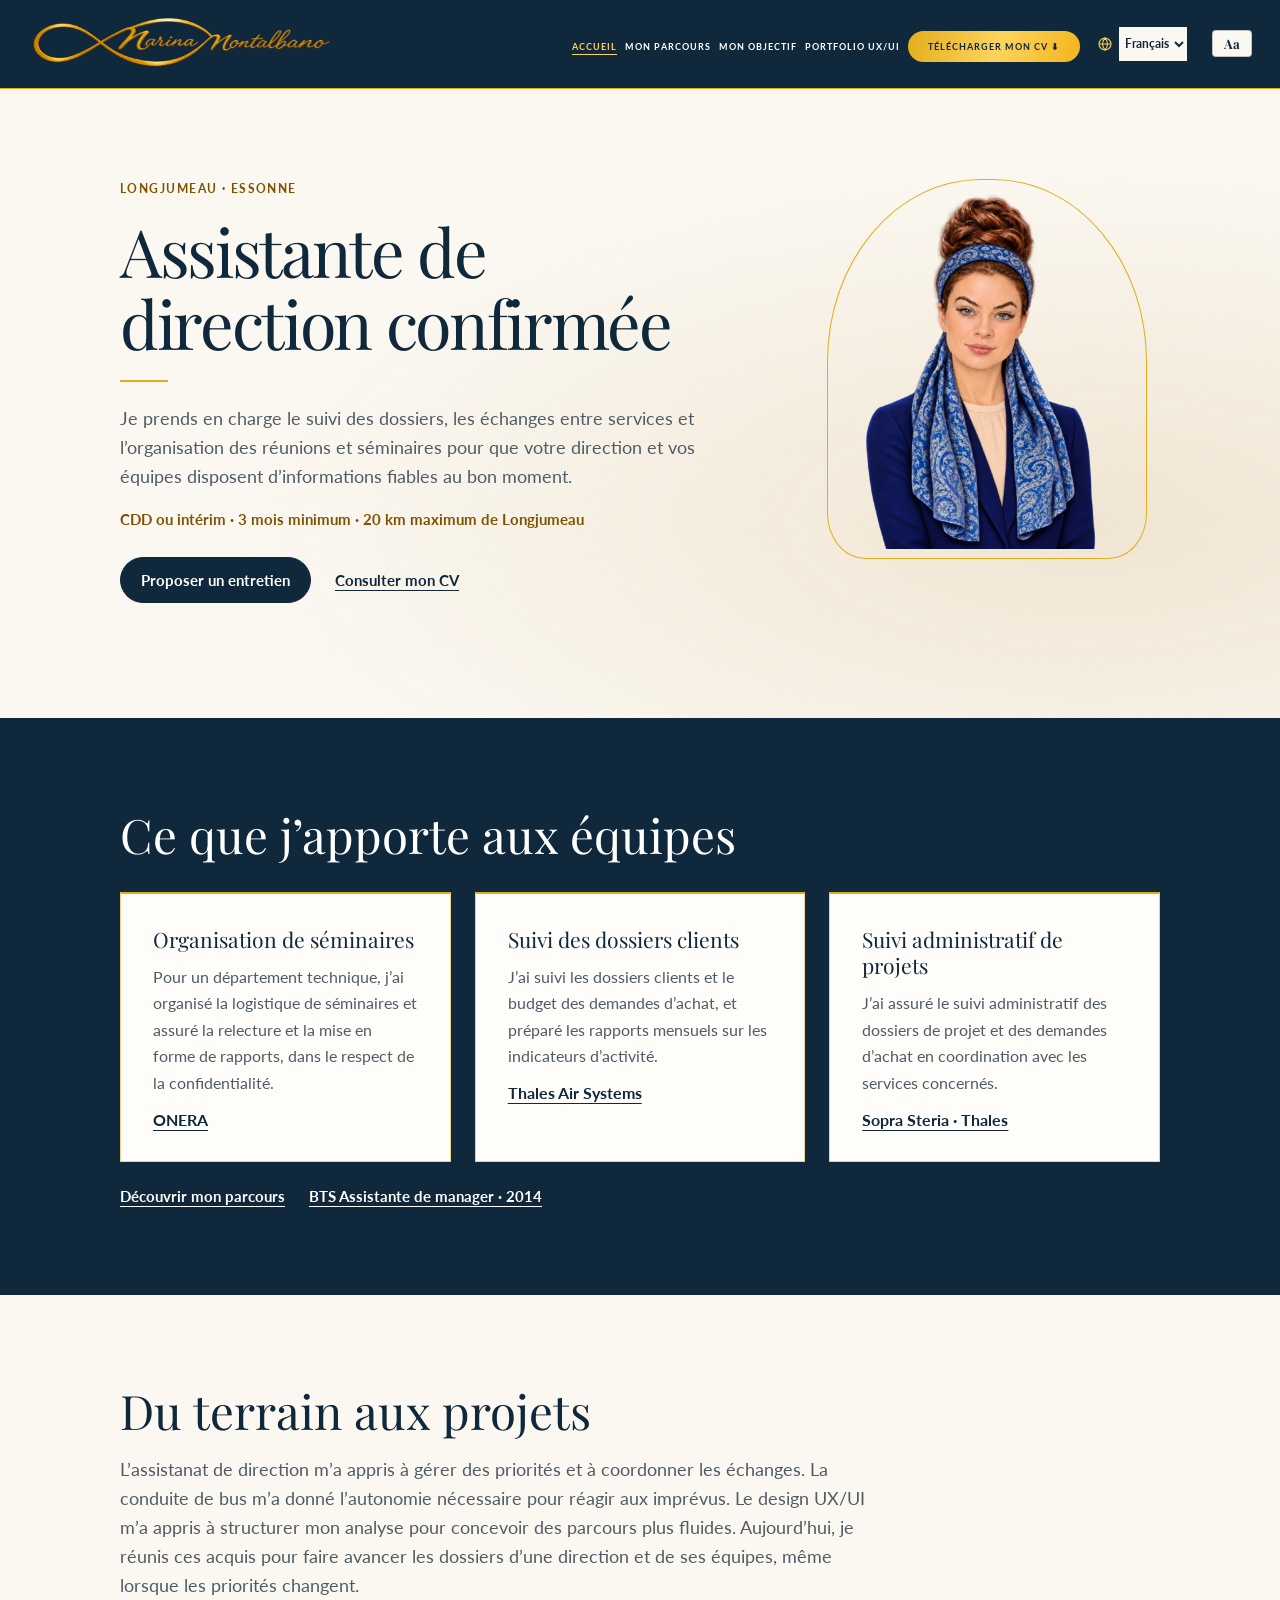
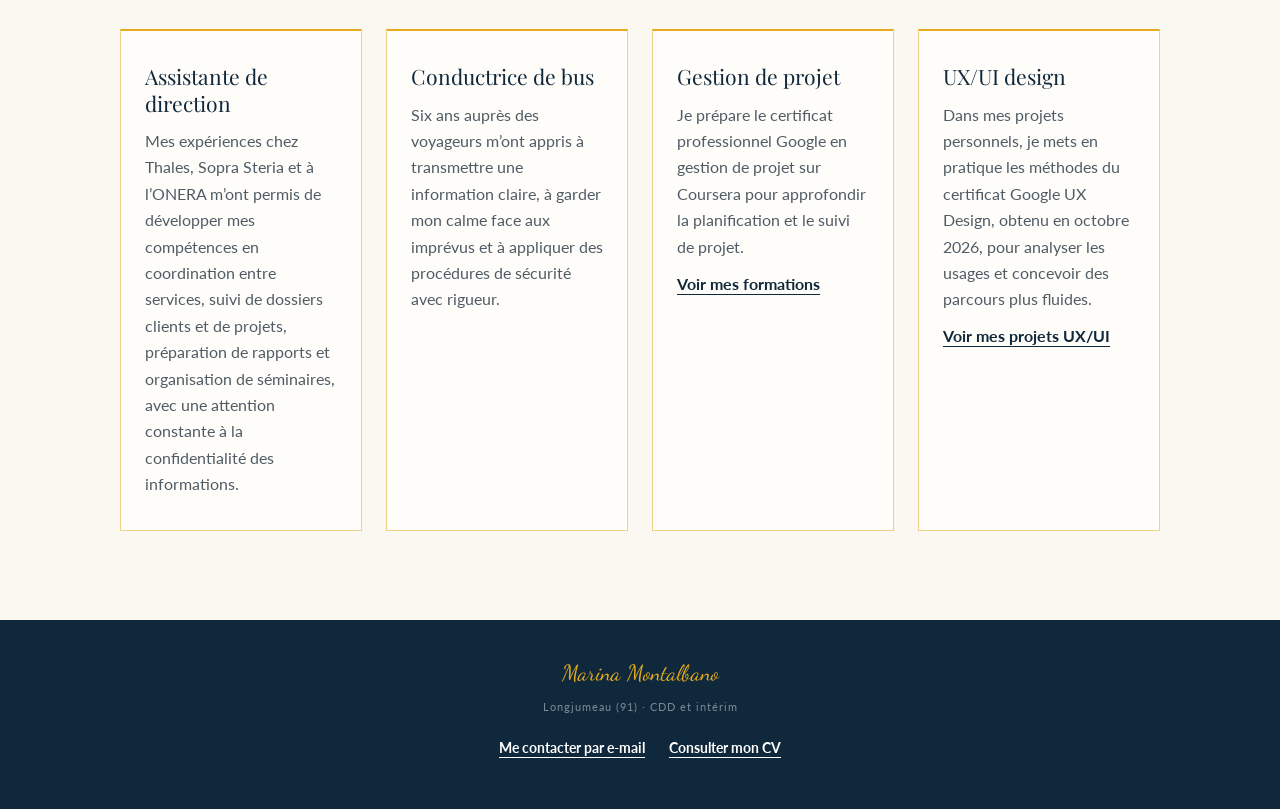
==== commit 230ef954: "Reflect experience across Thales Sopra Steria and ONERA in all languages" ====
--- a/index.html
+++ b/index.html
@@ -18,7 +18,7 @@
 <link rel="icon" type="image/png" sizes="96x96" href="/favicon.png">
 <link rel="apple-touch-icon" sizes="180x180" href="/apple-touch-icon.png">
 <link rel="stylesheet" href="assets/site.css?v=palette-doree">
-<link rel="stylesheet" href="assets/direction.css?v=recrutement">
+<link rel="stylesheet" href="assets/direction.css?v=mobile-portrait-20261119">
 <script type="application/ld+json">
 {
   "@context": "https://schema.org",
@@ -189,7 +189,7 @@
 
 <main id="main-content" tabindex="-1">
 <section class="direction-opening"><div class="direction-wrap direction-hero">
-  <div>
+  <div class="direction-hero-copy">
     <p class="direction-kicker"><span data-fr="Longjumeau · Essonne" data-en="Longjumeau · Essonne, France" data-de="Longjumeau · Essonne, Frankreich" data-sr="Longjumeau · Essonne, Francuska">Longjumeau · Essonne</span></p>
     <h1><span data-fr="Assistante de direction confirmée" data-en="Experienced Executive Assistant" data-de="Erfahrene Direktionsassistentin" data-sr="Iskusna asistentkinja direktora">Assistante de direction confirmée</span></h1>
     <p class="direction-intro"><span data-fr="Je prends en charge le suivi des dossiers, les échanges entre services et l’organisation des réunions et séminaires pour que votre direction et vos équipes disposent d’informations fiables au bon moment." data-en="I keep files moving, coordinate communication between departments and organise meetings and seminars so executives and their teams have reliable information when they need it." data-de="Ich betreue laufende Vorgänge, koordiniere den Austausch zwischen den Abteilungen und organisiere Besprechungen und Seminare, damit Ihre Geschäftsleitung und ihre Teams rechtzeitig verlässliche Informationen erhalten." data-sr="Pratim predmete, koordiniram komunikaciju između službi i organizujem sastanke i seminare kako bi vaše rukovodstvo i timovi dobili pouzdane informacije na vreme.">Je prends en charge le suivi des dossiers, les échanges entre services et l’organisation des réunions et séminaires pour que votre direction et vos équipes disposent d’informations fiables au bon moment.</span></p>
@@ -200,7 +200,7 @@
     </div>
   </div>
   <figure class="direction-portrait">
-    <img src="assets/home-portrait-foulard-lisse.webp" srcset="assets/home-portrait-foulard-480.webp 480w, assets/home-portrait-foulard-760.webp 760w, assets/home-portrait-foulard-lisse.webp 1145w" sizes="(max-width: 760px) 222px, 301px" width="1145" height="1374" alt="Portrait de Marina Montalbano avec un foulard bleu à motifs." fetchpriority="high">
+    <img src="assets/home-portrait-foulard-lisse.webp" srcset="assets/home-portrait-foulard-480.webp 480w, assets/home-portrait-foulard-760.webp 760w, assets/home-portrait-foulard-lisse.webp 1145w" sizes="(max-width: 760px) 104px, 301px" width="1145" height="1374" alt="Portrait de Marina Montalbano avec un foulard bleu à motifs." fetchpriority="high">
   </figure>
 </div></section>
 <section class="direction-section direction-dark" id="expertise">
@@ -235,7 +235,7 @@
     <div class="direction-grid">
       <article class="direction-card">
         <h3><span data-fr="Assistante de direction" data-en="Executive assistant" data-de="Direktionsassistentin" data-sr="Asistentkinja direktora">Assistante de direction</span></h3>
-        <p><span data-fr="À l’ONERA, j’ai coordonné les échanges entre services, relu des rapports et organisé la logistique de séminaires en veillant à la confidentialité des informations." data-en="At ONERA, I coordinated communication between departments, reviewed reports and organised seminar logistics while protecting confidential information." data-de="Bei ONERA koordinierte ich den Austausch zwischen Abteilungen, prüfte Berichte und organisierte Seminare. Dabei behandelte ich vertrauliche Informationen mit der nötigen Sorgfalt." data-sr="U ONERA-i sam koordinisala komunikaciju između službi, pregledala izveštaje i organizovala logistiku seminara, vodeći računa o poverljivosti informacija.">À l’ONERA, j’ai coordonné les échanges entre services, relu des rapports et organisé la logistique de séminaires en veillant à la confidentialité des informations.</span></p>
+        <p><span data-fr="Mes expériences chez Thales, Sopra Steria et à l’ONERA m’ont permis de développer mes compétences en coordination entre services, suivi de dossiers clients et de projets, préparation de rapports et organisation de séminaires, avec une attention constante à la confidentialité des informations." data-en="My experience at Thales, Sopra Steria and ONERA has helped me develop skills in cross-department coordination, customer and project administration, report preparation and seminar organisation, with consistent attention to confidentiality." data-de="Durch meine Erfahrungen bei Thales, Sopra Steria und ONERA habe ich meine Fähigkeiten in der abteilungsübergreifenden Koordination, der Betreuung von Kunden- und Projektakten, der Berichtsvorbereitung und der Seminarorganisation vertieft – stets unter Wahrung der Vertraulichkeit." data-sr="Iskustva u kompanijama Thales i Sopra Steria i u ONERA-i omogućila su mi da razvijem veštine koordinacije između službi, praćenja dokumentacije klijenata i projekata, pripreme izveštaja i organizacije seminara, uz stalnu pažnju prema poverljivosti informacija.">Mes expériences chez Thales, Sopra Steria et à l’ONERA m’ont permis de développer mes compétences en coordination entre services, suivi de dossiers clients et de projets, préparation de rapports et organisation de séminaires, avec une attention constante à la confidentialité des informations.</span></p>
       </article>
       <article class="direction-card"><h3><span data-fr="Conductrice de bus" data-en="Bus driver" data-de="Busfahrerin" data-sr="Vozačica autobusa">Conductrice de bus</span></h3><p><span data-fr="Six ans auprès des voyageurs m’ont appris à transmettre une information claire, à garder mon calme face aux imprévus et à appliquer des procédures de sécurité avec rigueur." data-en="Six years working with passengers taught me to communicate clearly, stay calm when plans change and apply safety procedures consistently." data-de="Sechs Jahre im Fahrgastkontakt haben mich gelehrt, klar zu informieren, bei unerwarteten Situationen ruhig zu bleiben und Sicherheitsvorschriften konsequent anzuwenden." data-sr="Šest godina rada sa putnicima naučilo me je da jasno prenosim informacije, ostanem smirena u nepredviđenim situacijama i dosledno primenjujem bezbednosne procedure.">Six ans auprès des voyageurs m’ont appris à transmettre une information claire, à garder mon calme face aux imprévus et à appliquer des procédures de sécurité avec rigueur.</span></p></article>
       <article class="direction-card"><h3><span data-fr="Gestion de projet" data-en="Project management" data-de="Projektmanagement" data-sr="Upravljanje projektima">Gestion de projet</span></h3><p><span data-fr="Je prépare le certificat professionnel Google en gestion de projet sur Coursera pour approfondir la planification et le suivi de projet." data-en="I’m working towards the Google Project Management Professional Certificate on Coursera to develop my planning and project tracking skills." data-de="Ich bereite mich auf das Google Project Management Professional Certificate bei Coursera vor und vertiefe meine Kenntnisse in Planung und Projektverfolgung." data-sr="Na platformi Coursera pripremam se za Google sertifikat iz upravljanja projektima kako bih unapredila planiranje i praćenje projekata.">Je prépare le certificat professionnel Google en gestion de projet sur Coursera pour approfondir la planification et le suivi de projet.</span></p>
--- a/assets/direction.css
+++ b/assets/direction.css
@@ -285,3 +285,35 @@
   .direction-goal-intro .direction-actions { column-gap: .5rem; }
   .direction-goal-intro .direction-button { padding-inline: .875rem; }
 }
+
+/* Keep the mobile portrait alongside the job title, above the introduction. */
+@media (max-width: 760px) {
+  .direction-hero {
+    grid-template-columns: minmax(0, 1fr) clamp(80px, 24vw, 104px);
+    gap: 0 1rem;
+    padding-block: 2rem 2.5rem;
+  }
+  .direction-hero > .direction-hero-copy { display: contents; }
+  .direction-hero-copy > .direction-kicker { grid-column: 1 / -1; grid-row: 1; }
+  .direction-hero-copy > h1 {
+    grid-column: 1;
+    grid-row: 2;
+    align-self: center;
+    max-width: none;
+  }
+  .direction-hero h1:lang(fr) {
+    font-size: calc(clamp(1.65rem, 6.5vw, 2.4rem) * var(--text-scale));
+  }
+  .direction-hero h1::after { margin-block: 1rem; }
+  .direction-hero > .direction-portrait {
+    grid-column: 2;
+    grid-row: 2;
+    align-self: start;
+    width: 100%;
+    margin: 0;
+    padding: .25rem;
+  }
+  .direction-hero-copy > .direction-intro { grid-column: 1 / -1; grid-row: 3; }
+  .direction-hero-copy > .direction-availability { grid-column: 1 / -1; grid-row: 4; }
+  .direction-hero-copy > .direction-actions { grid-column: 1 / -1; grid-row: 5; }
+}
